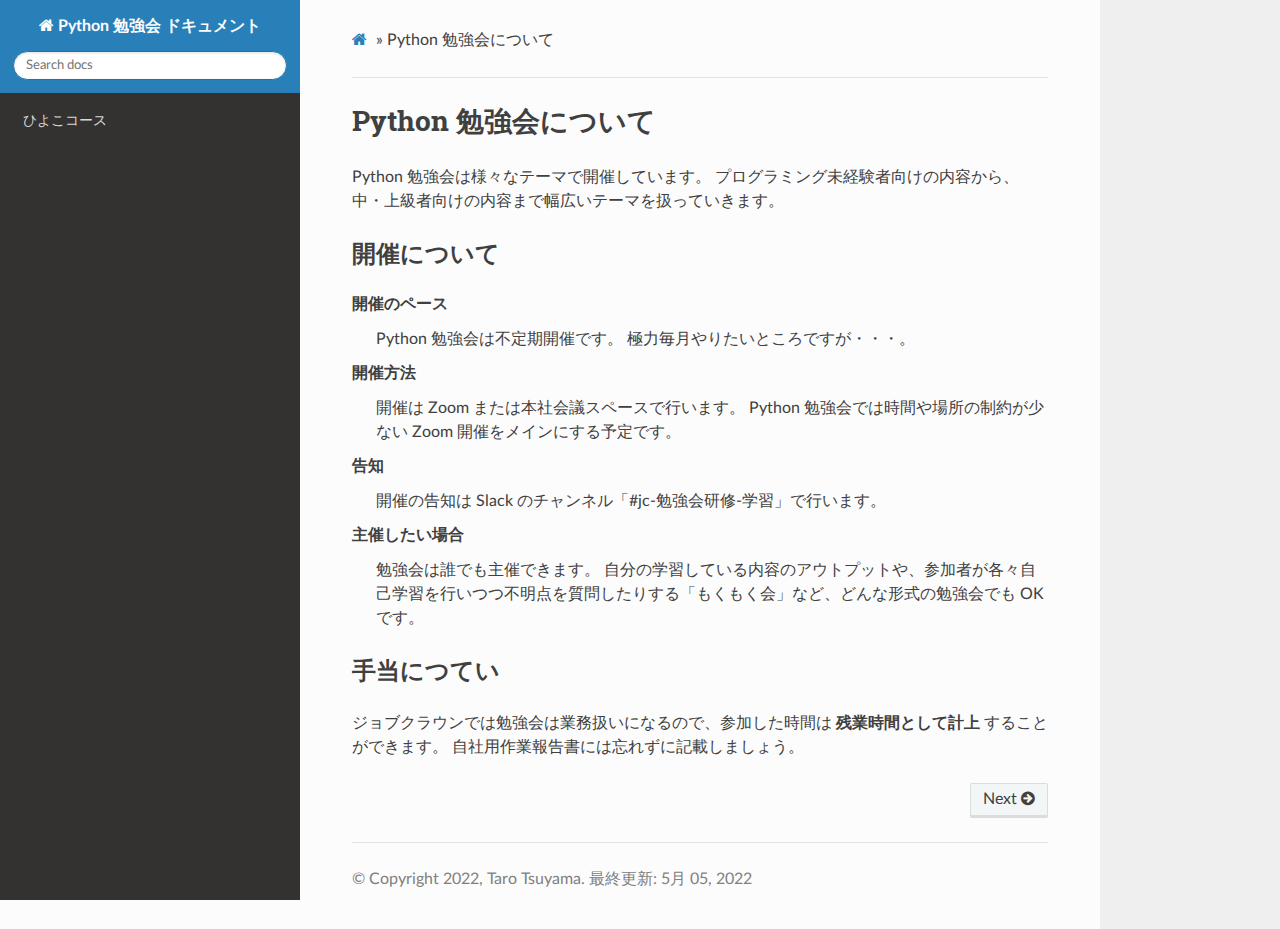
==== docs/index.html @ e6de2b7d "init" ====
<!DOCTYPE html>
<html class="writer-html5" lang="ja" >
<head>
  <meta charset="utf-8" /><meta name="generator" content="Docutils 0.17.1: http://docutils.sourceforge.net/" />

  <meta name="viewport" content="width=device-width, initial-scale=1.0" />
  <title>Python 勉強会について &mdash; ジョブクラウン Python 勉強会 学習用資料</title>
      <link rel="stylesheet" href="_static/pygments.css" type="text/css" />
      <link rel="stylesheet" href="_static/css/theme.css" type="text/css" />
      <link rel="stylesheet" href="_static/style.css" type="text/css" />
  <!--[if lt IE 9]>
    <script src="_static/js/html5shiv.min.js"></script>
  <![endif]-->
  
        <script data-url_root="./" id="documentation_options" src="_static/documentation_options.js"></script>
        <script src="_static/jquery.js"></script>
        <script src="_static/underscore.js"></script>
        <script src="_static/doctools.js"></script>
        <script src="_static/translations.js"></script>
        <script src="_static/link_control.js"></script>
    <script src="_static/js/theme.js"></script>
    <link rel="index" title="索引" href="genindex.html" />
    <link rel="search" title="検索" href="search.html" />
    <link rel="next" title="ひよこコース" href="hiyoko_index.html" /> 
</head>

<body class="wy-body-for-nav"> 
  <div class="wy-grid-for-nav">
    <nav data-toggle="wy-nav-shift" class="wy-nav-side">
      <div class="wy-side-scroll">
        <div class="wy-side-nav-search" >
            <a href="#" class="icon icon-home"> Python 勉強会 ドキュメント
          </a>
<div role="search">
  <form id="rtd-search-form" class="wy-form" action="search.html" method="get">
    <input type="text" name="q" placeholder="Search docs" />
    <input type="hidden" name="check_keywords" value="yes" />
    <input type="hidden" name="area" value="default" />
  </form>
</div>
        </div><div class="wy-menu wy-menu-vertical" data-spy="affix" role="navigation" aria-label="Navigation menu">
              <ul>
<li class="toctree-l1"><a class="reference internal" href="hiyoko_index.html">ひよこコース</a></li>
</ul>

        </div>
      </div>
    </nav>

    <section data-toggle="wy-nav-shift" class="wy-nav-content-wrap"><nav class="wy-nav-top" aria-label="Mobile navigation menu" >
          <i data-toggle="wy-nav-top" class="fa fa-bars"></i>
          <a href="#">Python 勉強会 ドキュメント</a>
      </nav>

      <div class="wy-nav-content">
        <div class="rst-content">
          <div role="navigation" aria-label="Page navigation">
  <ul class="wy-breadcrumbs">
      <li><a href="#" class="icon icon-home"></a> &raquo;</li>
      <li>Python 勉強会について</li>
      <li class="wy-breadcrumbs-aside">
      </li>
  </ul>
  <hr/>
</div>
          <div role="main" class="document" itemscope="itemscope" itemtype="http://schema.org/Article">
           <div itemprop="articleBody">
             
  <section id="python">
<h1>Python 勉強会について<a class="headerlink" href="#python" title="このヘッドラインへのパーマリンク"></a></h1>
<p>Python 勉強会は様々なテーマで開催しています。
プログラミング未経験者向けの内容から、中・上級者向けの内容まで幅広いテーマを扱っていきます。</p>
<section id="id1">
<h2>開催について<a class="headerlink" href="#id1" title="このヘッドラインへのパーマリンク"></a></h2>
<dl class="simple">
<dt>開催のペース</dt><dd><p>Python 勉強会は不定期開催です。
極力毎月やりたいところですが・・・。</p>
</dd>
<dt>開催方法</dt><dd><p>開催は Zoom または本社会議スペースで行います。
Python 勉強会では時間や場所の制約が少ない Zoom 開催をメインにする予定です。</p>
</dd>
<dt>告知</dt><dd><p>開催の告知は Slack のチャンネル「#jc-勉強会研修-学習」で行います。</p>
</dd>
<dt>主催したい場合</dt><dd><p>勉強会は誰でも主催できます。
自分の学習している内容のアウトプットや、参加者が各々自己学習を行いつつ不明点を質問したりする「もくもく会」など、どんな形式の勉強会でも OK です。</p>
</dd>
</dl>
</section>
<section id="id2">
<h2>手当につてい<a class="headerlink" href="#id2" title="このヘッドラインへのパーマリンク"></a></h2>
<p>ジョブクラウンでは勉強会は業務扱いになるので、参加した時間は <strong>残業時間として計上</strong> することができます。
自社用作業報告書には忘れずに記載しましょう。</p>
<div class="toctree-wrapper compound">
</div>
</section>
</section>


           </div>
          </div>
          <footer><div class="rst-footer-buttons" role="navigation" aria-label="Footer">
        <a href="hiyoko_index.html" class="btn btn-neutral float-right" title="ひよこコース" accesskey="n" rel="next">Next <span class="fa fa-arrow-circle-right" aria-hidden="true"></span></a>
    </div>

  <hr/>

  <div role="contentinfo">
    <p>&#169; Copyright 2022, Taro Tsuyama.
      <span class="lastupdated">最終更新: 5月 05, 2022
      </span></p>
  </div>

   

</footer>
        </div>
      </div>
    </section>
  </div>
  <script>
      jQuery(function () {
          SphinxRtdTheme.Navigation.enable(true);
      });
  </script> 

</body>
</html>
---- docs/_static/pygments.css ----
pre { line-height: 125%; }
td.linenos .normal { color: inherit; background-color: transparent; padding-left: 5px; padding-right: 5px; }
span.linenos { color: inherit; background-color: transparent; padding-left: 5px; padding-right: 5px; }
td.linenos .special { color: #000000; background-color: #ffffc0; padding-left: 5px; padding-right: 5px; }
span.linenos.special { color: #000000; background-color: #ffffc0; padding-left: 5px; padding-right: 5px; }
.highlight .hll { background-color: #ffffcc }
.highlight { background: #f8f8f8; }
.highlight .c { color: #3D7B7B; font-style: italic } /* Comment */
.highlight .err { border: 1px solid #FF0000 } /* Error */
.highlight .k { color: #008000; font-weight: bold } /* Keyword */
.highlight .o { color: #666666 } /* Operator */
.highlight .ch { color: #3D7B7B; font-style: italic } /* Comment.Hashbang */
.highlight .cm { color: #3D7B7B; font-style: italic } /* Comment.Multiline */
.highlight .cp { color: #9C6500 } /* Comment.Preproc */
.highlight .cpf { color: #3D7B7B; font-style: italic } /* Comment.PreprocFile */
.highlight .c1 { color: #3D7B7B; font-style: italic } /* Comment.Single */
.highlight .cs { color: #3D7B7B; font-style: italic } /* Comment.Special */
.highlight .gd { color: #A00000 } /* Generic.Deleted */
.highlight .ge { font-style: italic } /* Generic.Emph */
.highlight .gr { color: #E40000 } /* Generic.Error */
.highlight .gh { color: #000080; font-weight: bold } /* Generic.Heading */
.highlight .gi { color: #008400 } /* Generic.Inserted */
.highlight .go { color: #717171 } /* Generic.Output */
.highlight .gp { color: #000080; font-weight: bold } /* Generic.Prompt */
.highlight .gs { font-weight: bold } /* Generic.Strong */
.highlight .gu { color: #800080; font-weight: bold } /* Generic.Subheading */
.highlight .gt { color: #0044DD } /* Generic.Traceback */
.highlight .kc { color: #008000; font-weight: bold } /* Keyword.Constant */
.highlight .kd { color: #008000; font-weight: bold } /* Keyword.Declaration */
.highlight .kn { color: #008000; font-weight: bold } /* Keyword.Namespace */
.highlight .kp { color: #008000 } /* Keyword.Pseudo */
.highlight .kr { color: #008000; font-weight: bold } /* Keyword.Reserved */
.highlight .kt { color: #B00040 } /* Keyword.Type */
.highlight .m { color: #666666 } /* Literal.Number */
.highlight .s { color: #BA2121 } /* Literal.String */
.highlight .na { color: #687822 } /* Name.Attribute */
.highlight .nb { color: #008000 } /* Name.Builtin */
.highlight .nc { color: #0000FF; font-weight: bold } /* Name.Class */
.highlight .no { color: #880000 } /* Name.Constant */
.highlight .nd { color: #AA22FF } /* Name.Decorator */
.highlight .ni { color: #717171; font-weight: bold } /* Name.Entity */
.highlight .ne { color: #CB3F38; font-weight: bold } /* Name.Exception */
.highlight .nf { color: #0000FF } /* Name.Function */
.highlight .nl { color: #767600 } /* Name.Label */
.highlight .nn { color: #0000FF; font-weight: bold } /* Name.Namespace */
.highlight .nt { color: #008000; font-weight: bold } /* Name.Tag */
.highlight .nv { color: #19177C } /* Name.Variable */
.highlight .ow { color: #AA22FF; font-weight: bold } /* Operator.Word */
.highlight .w { color: #bbbbbb } /* Text.Whitespace */
.highlight .mb { color: #666666 } /* Literal.Number.Bin */
.highlight .mf { color: #666666 } /* Literal.Number.Float */
.highlight .mh { color: #666666 } /* Literal.Number.Hex */
.highlight .mi { color: #666666 } /* Literal.Number.Integer */
.highlight .mo { color: #666666 } /* Literal.Number.Oct */
.highlight .sa { color: #BA2121 } /* Literal.String.Affix */
.highlight .sb { color: #BA2121 } /* Literal.String.Backtick */
.highlight .sc { color: #BA2121 } /* Literal.String.Char */
.highlight .dl { color: #BA2121 } /* Literal.String.Delimiter */
.highlight .sd { color: #BA2121; font-style: italic } /* Literal.String.Doc */
.highlight .s2 { color: #BA2121 } /* Literal.String.Double */
.highlight .se { color: #AA5D1F; font-weight: bold } /* Literal.String.Escape */
.highlight .sh { color: #BA2121 } /* Literal.String.Heredoc */
.highlight .si { color: #A45A77; font-weight: bold } /* Literal.String.Interpol */
.highlight .sx { color: #008000 } /* Literal.String.Other */
.highlight .sr { color: #A45A77 } /* Literal.String.Regex */
.highlight .s1 { color: #BA2121 } /* Literal.String.Single */
.highlight .ss { color: #19177C } /* Literal.String.Symbol */
.highlight .bp { color: #008000 } /* Name.Builtin.Pseudo */
.highlight .fm { color: #0000FF } /* Name.Function.Magic */
.highlight .vc { color: #19177C } /* Name.Variable.Class */
.highlight .vg { color: #19177C } /* Name.Variable.Global */
.highlight .vi { color: #19177C } /* Name.Variable.Instance */
.highlight .vm { color: #19177C } /* Name.Variable.Magic */
.highlight .il { color: #666666 } /* Literal.Number.Integer.Long */
---- docs/_static/css/theme.css ----
html{box-sizing:border-box}*,:after,:before{box-sizing:inherit}article,aside,details,figcaption,figure,footer,header,hgroup,nav,section{display:block}audio,canvas,video{display:inline-block;*display:inline;*zoom:1}[hidden],audio:not([controls]){display:none}*{-webkit-box-sizing:border-box;-moz-box-sizing:border-box;box-sizing:border-box}html{font-size:100%;-webkit-text-size-adjust:100%;-ms-text-size-adjust:100%}body{margin:0}a:active,a:hover{outline:0}abbr[title]{border-bottom:1px dotted}b,strong{font-weight:700}blockquote{margin:0}dfn{font-style:italic}ins{background:#ff9;text-decoration:none}ins,mark{color:#000}mark{background:#ff0;font-style:italic;font-weight:700}.rst-content code,.rst-content tt,code,kbd,pre,samp{font-family:monospace,serif;_font-family:courier new,monospace;font-size:1em}pre{white-space:pre}q{quotes:none}q:after,q:before{content:"";content:none}small{font-size:85%}sub,sup{font-size:75%;line-height:0;position:relative;vertical-align:baseline}sup{top:-.5em}sub{bottom:-.25em}dl,ol,ul{margin:0;padding:0;list-style:none;list-style-image:none}li{list-style:none}dd{margin:0}img{border:0;-ms-interpolation-mode:bicubic;vertical-align:middle;max-width:100%}svg:not(:root){overflow:hidden}figure,form{margin:0}label{cursor:pointer}button,input,select,textarea{font-size:100%;margin:0;vertical-align:baseline;*vertical-align:middle}button,input{line-height:normal}button,input[type=button],input[type=reset],input[type=submit]{cursor:pointer;-webkit-appearance:button;*overflow:visible}button[disabled],input[disabled]{cursor:default}input[type=search]{-webkit-appearance:textfield;-moz-box-sizing:content-box;-webkit-box-sizing:content-box;box-sizing:content-box}textarea{resize:vertical}table{border-collapse:collapse;border-spacing:0}td{vertical-align:top}.chromeframe{margin:.2em 0;background:#ccc;color:#000;padding:.2em 0}.ir{display:block;border:0;text-indent:-999em;overflow:hidden;background-color:transparent;background-repeat:no-repeat;text-align:left;direction:ltr;*line-height:0}.ir br{display:none}.hidden{display:none!important;visibility:hidden}.visuallyhidden{border:0;clip:rect(0 0 0 0);height:1px;margin:-1px;overflow:hidden;padding:0;position:absolute;width:1px}.visuallyhidden.focusable:active,.visuallyhidden.focusable:focus{clip:auto;height:auto;margin:0;overflow:visible;position:static;width:auto}.invisible{visibility:hidden}.relative{position:relative}big,small{font-size:100%}@media print{body,html,section{background:none!important}*{box-shadow:none!important;text-shadow:none!important;filter:none!important;-ms-filter:none!important}a,a:visited{text-decoration:underline}.ir a:after,a[href^="#"]:after,a[href^="javascript:"]:after{content:""}blockquote,pre{page-break-inside:avoid}thead{display:table-header-group}img,tr{page-break-inside:avoid}img{max-width:100%!important}@page{margin:.5cm}.rst-content .toctree-wrapper>p.caption,h2,h3,p{orphans:3;widows:3}.rst-content .toctree-wrapper>p.caption,h2,h3{page-break-after:avoid}}.btn,.fa:before,.icon:before,.rst-content .admonition,.rst-content .admonition-title:before,.rst-content .admonition-todo,.rst-content .attention,.rst-content .caution,.rst-content .code-block-caption .headerlink:before,.rst-content .danger,.rst-content .eqno .headerlink:before,.rst-content .error,.rst-content .hint,.rst-content .important,.rst-content .note,.rst-content .seealso,.rst-content .tip,.rst-content .warning,.rst-content code.download span:first-child:before,.rst-content dl dt .headerlink:before,.rst-content h1 .headerlink:before,.rst-content h2 .headerlink:before,.rst-content h3 .headerlink:before,.rst-content h4 .headerlink:before,.rst-content h5 .headerlink:before,.rst-content h6 .headerlink:before,.rst-content p.caption .headerlink:before,.rst-content p .headerlink:before,.rst-content table>caption .headerlink:before,.rst-content tt.download span:first-child:before,.wy-alert,.wy-dropdown .caret:before,.wy-inline-validate.wy-inline-validate-danger .wy-input-context:before,.wy-inline-validate.wy-inline-validate-info .wy-input-context:before,.wy-inline-validate.wy-inline-validate-success .wy-input-context:before,.wy-inline-validate.wy-inline-validate-warning .wy-input-context:before,.wy-menu-vertical li.current>a,.wy-menu-vertical li.current>a button.toctree-expand:before,.wy-menu-vertical li.on a,.wy-menu-vertical li.on a button.toctree-expand:before,.wy-menu-vertical li button.toctree-expand:before,.wy-nav-top a,.wy-side-nav-search .wy-dropdown>a,.wy-side-nav-search>a,input[type=color],input[type=date],input[type=datetime-local],input[type=datetime],input[type=email],input[type=month],input[type=number],input[type=password],input[type=search],input[type=tel],input[type=text],input[type=time],input[type=url],input[type=week],select,textarea{-webkit-font-smoothing:antialiased}.clearfix{*zoom:1}.clearfix:after,.clearfix:before{display:table;content:""}.clearfix:after{clear:both}/*!
 *  Font Awesome 4.7.0 by @davegandy - http://fontawesome.io - @fontawesome
 *  License - http://fontawesome.io/license (Font: SIL OFL 1.1, CSS: MIT License)
 */@font-face{font-family:FontAwesome;src:url(fonts/fontawesome-webfont.eot?674f50d287a8c48dc19ba404d20fe713);src:url(fonts/fontawesome-webfont.eot?674f50d287a8c48dc19ba404d20fe713?#iefix&v=4.7.0) format("embedded-opentype"),url(fonts/fontawesome-webfont.woff2?af7ae505a9eed503f8b8e6982036873e) format("woff2"),url(fonts/fontawesome-webfont.woff?fee66e712a8a08eef5805a46892932ad) format("woff"),url(fonts/fontawesome-webfont.ttf?b06871f281fee6b241d60582ae9369b9) format("truetype"),url(fonts/fontawesome-webfont.svg?912ec66d7572ff821749319396470bde#fontawesomeregular) format("svg");font-weight:400;font-style:normal}.fa,.icon,.rst-content .admonition-title,.rst-content .code-block-caption .headerlink,.rst-content .eqno .headerlink,.rst-content code.download span:first-child,.rst-content dl dt .headerlink,.rst-content h1 .headerlink,.rst-content h2 .headerlink,.rst-content h3 .headerlink,.rst-content h4 .headerlink,.rst-content h5 .headerlink,.rst-content h6 .headerlink,.rst-content p.caption .headerlink,.rst-content p .headerlink,.rst-content table>caption .headerlink,.rst-content tt.download span:first-child,.wy-menu-vertical li.current>a button.toctree-expand,.wy-menu-vertical li.on a button.toctree-expand,.wy-menu-vertical li button.toctree-expand{display:inline-block;font:normal normal normal 14px/1 FontAwesome;font-size:inherit;text-rendering:auto;-webkit-font-smoothing:antialiased;-moz-osx-font-smoothing:grayscale}.fa-lg{font-size:1.33333em;line-height:.75em;vertical-align:-15%}.fa-2x{font-size:2em}.fa-3x{font-size:3em}.fa-4x{font-size:4em}.fa-5x{font-size:5em}.fa-fw{width:1.28571em;text-align:center}.fa-ul{padding-left:0;margin-left:2.14286em;list-style-type:none}.fa-ul>li{position:relative}.fa-li{position:absolute;left:-2.14286em;width:2.14286em;top:.14286em;text-align:center}.fa-li.fa-lg{left:-1.85714em}.fa-border{padding:.2em .25em .15em;border:.08em solid #eee;border-radius:.1em}.fa-pull-left{float:left}.fa-pull-right{float:right}.fa-pull-left.icon,.fa.fa-pull-left,.rst-content .code-block-caption .fa-pull-left.headerlink,.rst-content .eqno .fa-pull-left.headerlink,.rst-content .fa-pull-left.admonition-title,.rst-content code.download span.fa-pull-left:first-child,.rst-content dl dt .fa-pull-left.headerlink,.rst-content h1 .fa-pull-left.headerlink,.rst-content h2 .fa-pull-left.headerlink,.rst-content h3 .fa-pull-left.headerlink,.rst-content h4 .fa-pull-left.headerlink,.rst-content h5 .fa-pull-left.headerlink,.rst-content h6 .fa-pull-left.headerlink,.rst-content p .fa-pull-left.headerlink,.rst-content table>caption .fa-pull-left.headerlink,.rst-content tt.download span.fa-pull-left:first-child,.wy-menu-vertical li.current>a button.fa-pull-left.toctree-expand,.wy-menu-vertical li.on a button.fa-pull-left.toctree-expand,.wy-menu-vertical li button.fa-pull-left.toctree-expand{margin-right:.3em}.fa-pull-right.icon,.fa.fa-pull-right,.rst-content .code-block-caption .fa-pull-right.headerlink,.rst-content .eqno .fa-pull-right.headerlink,.rst-content .fa-pull-right.admonition-title,.rst-content code.download span.fa-pull-right:first-child,.rst-content dl dt .fa-pull-right.headerlink,.rst-content h1 .fa-pull-right.headerlink,.rst-content h2 .fa-pull-right.headerlink,.rst-content h3 .fa-pull-right.headerlink,.rst-content h4 .fa-pull-right.headerlink,.rst-content h5 .fa-pull-right.headerlink,.rst-content h6 .fa-pull-right.headerlink,.rst-content p .fa-pull-right.headerlink,.rst-content table>caption .fa-pull-right.headerlink,.rst-content tt.download span.fa-pull-right:first-child,.wy-menu-vertical li.current>a button.fa-pull-right.toctree-expand,.wy-menu-vertical li.on a button.fa-pull-right.toctree-expand,.wy-menu-vertical li button.fa-pull-right.toctree-expand{margin-left:.3em}.pull-right{float:right}.pull-left{float:left}.fa.pull-left,.pull-left.icon,.rst-content .code-block-caption .pull-left.headerlink,.rst-content .eqno .pull-left.headerlink,.rst-content .pull-left.admonition-title,.rst-content code.download span.pull-left:first-child,.rst-content dl dt .pull-left.headerlink,.rst-content h1 .pull-left.headerlink,.rst-content h2 .pull-left.headerlink,.rst-content h3 .pull-left.headerlink,.rst-content h4 .pull-left.headerlink,.rst-content h5 .pull-left.headerlink,.rst-content h6 .pull-left.headerlink,.rst-content p .pull-left.headerlink,.rst-content table>caption .pull-left.headerlink,.rst-content tt.download span.pull-left:first-child,.wy-menu-vertical li.current>a button.pull-left.toctree-expand,.wy-menu-vertical li.on a button.pull-left.toctree-expand,.wy-menu-vertical li button.pull-left.toctree-expand{margin-right:.3em}.fa.pull-right,.pull-right.icon,.rst-content .code-block-caption .pull-right.headerlink,.rst-content .eqno .pull-right.headerlink,.rst-content .pull-right.admonition-title,.rst-content code.download span.pull-right:first-child,.rst-content dl dt .pull-right.headerlink,.rst-content h1 .pull-right.headerlink,.rst-content h2 .pull-right.headerlink,.rst-content h3 .pull-right.headerlink,.rst-content h4 .pull-right.headerlink,.rst-content h5 .pull-right.headerlink,.rst-content h6 .pull-right.headerlink,.rst-content p .pull-right.headerlink,.rst-content table>caption .pull-right.headerlink,.rst-content tt.download span.pull-right:first-child,.wy-menu-vertical li.current>a button.pull-right.toctree-expand,.wy-menu-vertical li.on a button.pull-right.toctree-expand,.wy-menu-vertical li button.pull-right.toctree-expand{margin-left:.3em}.fa-spin{-webkit-animation:fa-spin 2s linear infinite;animation:fa-spin 2s linear infinite}.fa-pulse{-webkit-animation:fa-spin 1s steps(8) infinite;animation:fa-spin 1s steps(8) infinite}@-webkit-keyframes fa-spin{0%{-webkit-transform:rotate(0deg);transform:rotate(0deg)}to{-webkit-transform:rotate(359deg);transform:rotate(359deg)}}@keyframes fa-spin{0%{-webkit-transform:rotate(0deg);transform:rotate(0deg)}to{-webkit-transform:rotate(359deg);transform:rotate(359deg)}}.fa-rotate-90{-ms-filter:"progid:DXImageTransform.Microsoft.BasicImage(rotation=1)";-webkit-transform:rotate(90deg);-ms-transform:rotate(90deg);transform:rotate(90deg)}.fa-rotate-180{-ms-filter:"progid:DXImageTransform.Microsoft.BasicImage(rotation=2)";-webkit-transform:rotate(180deg);-ms-transform:rotate(180deg);transform:rotate(180deg)}.fa-rotate-270{-ms-filter:"progid:DXImageTransform.Microsoft.BasicImage(rotation=3)";-webkit-transform:rotate(270deg);-ms-transform:rotate(270deg);transform:rotate(270deg)}.fa-flip-horizontal{-ms-filter:"progid:DXImageTransform.Microsoft.BasicImage(rotation=0, mirror=1)";-webkit-transform:scaleX(-1);-ms-transform:scaleX(-1);transform:scaleX(-1)}.fa-flip-vertical{-ms-filter:"progid:DXImageTransform.Microsoft.BasicImage(rotation=2, mirror=1)";-webkit-transform:scaleY(-1);-ms-transform:scaleY(-1);transform:scaleY(-1)}:root .fa-flip-horizontal,:root .fa-flip-vertical,:root .fa-rotate-90,:root .fa-rotate-180,:root .fa-rotate-270{filter:none}.fa-stack{position:relative;display:inline-block;width:2em;height:2em;line-height:2em;vertical-align:middle}.fa-stack-1x,.fa-stack-2x{position:absolute;left:0;width:100%;text-align:center}.fa-stack-1x{line-height:inherit}.fa-stack-2x{font-size:2em}.fa-inverse{color:#fff}.fa-glass:before{content:""}.fa-music:before{content:""}.fa-search:before,.icon-search:before{content:""}.fa-envelope-o:before{content:""}.fa-heart:before{content:""}.fa-star:before{content:""}.fa-star-o:before{content:""}.fa-user:before{content:""}.fa-film:before{content:""}.fa-th-large:before{content:""}.fa-th:before{content:""}.fa-th-list:before{content:""}.fa-check:before{content:""}.fa-close:before,.fa-remove:before,.fa-times:before{content:""}.fa-search-plus:before{content:""}.fa-search-minus:before{content:""}.fa-power-off:before{content:""}.fa-signal:before{content:""}.fa-cog:before,.fa-gear:before{content:""}.fa-trash-o:before{content:""}.fa-home:before,.icon-home:before{content:""}.fa-file-o:before{content:""}.fa-clock-o:before{content:""}.fa-road:before{content:""}.fa-download:before,.rst-content code.download span:first-child:before,.rst-content tt.download span:first-child:before{content:""}.fa-arrow-circle-o-down:before{content:""}.fa-arrow-circle-o-up:before{content:""}.fa-inbox:before{content:""}.fa-play-circle-o:before{content:""}.fa-repeat:before,.fa-rotate-right:before{content:""}.fa-refresh:before{content:""}.fa-list-alt:before{content:""}.fa-lock:before{content:""}.fa-flag:before{content:""}.fa-headphones:before{content:""}.fa-volume-off:before{content:""}.fa-volume-down:before{content:""}.fa-volume-up:before{content:""}.fa-qrcode:before{content:""}.fa-barcode:before{content:""}.fa-tag:before{content:""}.fa-tags:before{content:""}.fa-book:before,.icon-book:before{content:""}.fa-bookmark:before{content:""}.fa-print:before{content:""}.fa-camera:before{content:""}.fa-font:before{content:""}.fa-bold:before{content:""}.fa-italic:before{content:""}.fa-text-height:before{content:""}.fa-text-width:before{content:""}.fa-align-left:before{content:""}.fa-align-center:before{content:""}.fa-align-right:before{content:""}.fa-align-justify:before{content:""}.fa-list:before{content:""}.fa-dedent:before,.fa-outdent:before{content:""}.fa-indent:before{content:""}.fa-video-camera:before{content:""}.fa-image:before,.fa-photo:before,.fa-picture-o:before{content:""}.fa-pencil:before{content:""}.fa-map-marker:before{content:""}.fa-adjust:before{content:""}.fa-tint:before{content:""}.fa-edit:before,.fa-pencil-square-o:before{content:""}.fa-share-square-o:before{content:""}.fa-check-square-o:before{content:""}.fa-arrows:before{content:""}.fa-step-backward:before{content:""}.fa-fast-backward:before{content:""}.fa-backward:before{content:""}.fa-play:before{content:""}.fa-pause:before{content:""}.fa-stop:before{content:""}.fa-forward:before{content:""}.fa-fast-forward:before{content:""}.fa-step-forward:before{content:""}.fa-eject:before{content:""}.fa-chevron-left:before{content:""}.fa-chevron-right:before{content:""}.fa-plus-circle:before{content:""}.fa-minus-circle:before{content:""}.fa-times-circle:before,.wy-inline-validate.wy-inline-validate-danger .wy-input-context:before{content:""}.fa-check-circle:before,.wy-inline-validate.wy-inline-validate-success .wy-input-context:before{content:""}.fa-question-circle:before{content:""}.fa-info-circle:before{content:""}.fa-crosshairs:before{content:""}.fa-times-circle-o:before{content:""}.fa-check-circle-o:before{content:""}.fa-ban:before{content:""}.fa-arrow-left:before{content:""}.fa-arrow-right:before{content:""}.fa-arrow-up:before{content:""}.fa-arrow-down:before{content:""}.fa-mail-forward:before,.fa-share:before{content:""}.fa-expand:before{content:""}.fa-compress:before{content:""}.fa-plus:before{content:""}.fa-minus:before{content:""}.fa-asterisk:before{content:""}.fa-exclamation-circle:before,.rst-content .admonition-title:before,.wy-inline-validate.wy-inline-validate-info .wy-input-context:before,.wy-inline-validate.wy-inline-validate-warning .wy-input-context:before{content:""}.fa-gift:before{content:""}.fa-leaf:before{content:""}.fa-fire:before,.icon-fire:before{content:""}.fa-eye:before{content:""}.fa-eye-slash:before{content:""}.fa-exclamation-triangle:before,.fa-warning:before{content:""}.fa-plane:before{content:""}.fa-calendar:before{content:""}.fa-random:before{content:""}.fa-comment:before{content:""}.fa-magnet:before{content:""}.fa-chevron-up:before{content:""}.fa-chevron-down:before{content:""}.fa-retweet:before{content:""}.fa-shopping-cart:before{content:""}.fa-folder:before{content:""}.fa-folder-open:before{content:""}.fa-arrows-v:before{content:""}.fa-arrows-h:before{content:""}.fa-bar-chart-o:before,.fa-bar-chart:before{content:""}.fa-twitter-square:before{content:""}.fa-facebook-square:before{content:""}.fa-camera-retro:before{content:""}.fa-key:before{content:""}.fa-cogs:before,.fa-gears:before{content:""}.fa-comments:before{content:""}.fa-thumbs-o-up:before{content:""}.fa-thumbs-o-down:before{content:""}.fa-star-half:before{content:""}.fa-heart-o:before{content:""}.fa-sign-out:before{content:""}.fa-linkedin-square:before{content:""}.fa-thumb-tack:before{content:""}.fa-external-link:before{content:""}.fa-sign-in:before{content:""}.fa-trophy:before{content:""}.fa-github-square:before{content:""}.fa-upload:before{content:""}.fa-lemon-o:before{content:""}.fa-phone:before{content:""}.fa-square-o:before{content:""}.fa-bookmark-o:before{content:""}.fa-phone-square:before{content:""}.fa-twitter:before{content:""}.fa-facebook-f:before,.fa-facebook:before{content:""}.fa-github:before,.icon-github:before{content:""}.fa-unlock:before{content:""}.fa-credit-card:before{content:""}.fa-feed:before,.fa-rss:before{content:""}.fa-hdd-o:before{content:""}.fa-bullhorn:before{content:""}.fa-bell:before{content:""}.fa-certificate:before{content:""}.fa-hand-o-right:before{content:""}.fa-hand-o-left:before{content:""}.fa-hand-o-up:before{content:""}.fa-hand-o-down:before{content:""}.fa-arrow-circle-left:before,.icon-circle-arrow-left:before{content:""}.fa-arrow-circle-right:before,.icon-circle-arrow-right:before{content:""}.fa-arrow-circle-up:before{content:""}.fa-arrow-circle-down:before{content:""}.fa-globe:before{content:""}.fa-wrench:before{content:""}.fa-tasks:before{content:""}.fa-filter:before{content:""}.fa-briefcase:before{content:""}.fa-arrows-alt:before{content:""}.fa-group:before,.fa-users:before{content:""}.fa-chain:before,.fa-link:before,.icon-link:before{content:""}.fa-cloud:before{content:""}.fa-flask:before{content:""}.fa-cut:before,.fa-scissors:before{content:""}.fa-copy:before,.fa-files-o:before{content:""}.fa-paperclip:before{content:""}.fa-floppy-o:before,.fa-save:before{content:""}.fa-square:before{content:""}.fa-bars:before,.fa-navicon:before,.fa-reorder:before{content:""}.fa-list-ul:before{content:""}.fa-list-ol:before{content:""}.fa-strikethrough:before{content:""}.fa-underline:before{content:""}.fa-table:before{content:""}.fa-magic:before{content:""}.fa-truck:before{content:""}.fa-pinterest:before{content:""}.fa-pinterest-square:before{content:""}.fa-google-plus-square:before{content:""}.fa-google-plus:before{content:""}.fa-money:before{content:""}.fa-caret-down:before,.icon-caret-down:before,.wy-dropdown .caret:before{content:""}.fa-caret-up:before{content:""}.fa-caret-left:before{content:""}.fa-caret-right:before{content:""}.fa-columns:before{content:""}.fa-sort:before,.fa-unsorted:before{content:""}.fa-sort-desc:before,.fa-sort-down:before{content:""}.fa-sort-asc:before,.fa-sort-up:before{content:""}.fa-envelope:before{content:""}.fa-linkedin:before{content:""}.fa-rotate-left:before,.fa-undo:before{content:""}.fa-gavel:before,.fa-legal:before{content:""}.fa-dashboard:before,.fa-tachometer:before{content:""}.fa-comment-o:before{content:""}.fa-comments-o:before{content:""}.fa-bolt:before,.fa-flash:before{content:""}.fa-sitemap:before{content:""}.fa-umbrella:before{content:""}.fa-clipboard:before,.fa-paste:before{content:""}.fa-lightbulb-o:before{content:""}.fa-exchange:before{content:""}.fa-cloud-download:before{content:""}.fa-cloud-upload:before{content:""}.fa-user-md:before{content:""}.fa-stethoscope:before{content:""}.fa-suitcase:before{content:""}.fa-bell-o:before{content:""}.fa-coffee:before{content:""}.fa-cutlery:before{content:""}.fa-file-text-o:before{content:""}.fa-building-o:before{content:""}.fa-hospital-o:before{content:""}.fa-ambulance:before{content:""}.fa-medkit:before{content:""}.fa-fighter-jet:before{content:""}.fa-beer:before{content:""}.fa-h-square:before{content:""}.fa-plus-square:before{content:""}.fa-angle-double-left:before{content:""}.fa-angle-double-right:before{content:""}.fa-angle-double-up:before{content:""}.fa-angle-double-down:before{content:""}.fa-angle-left:before{content:""}.fa-angle-right:before{content:""}.fa-angle-up:before{content:""}.fa-angle-down:before{content:""}.fa-desktop:before{content:""}.fa-laptop:before{content:""}.fa-tablet:before{content:""}.fa-mobile-phone:before,.fa-mobile:before{content:""}.fa-circle-o:before{content:""}.fa-quote-left:before{content:""}.fa-quote-right:before{content:""}.fa-spinner:before{content:""}.fa-circle:before{content:""}.fa-mail-reply:before,.fa-reply:before{content:""}.fa-github-alt:before{content:""}.fa-folder-o:before{content:""}.fa-folder-open-o:before{content:""}.fa-smile-o:before{content:""}.fa-frown-o:before{content:""}.fa-meh-o:before{content:""}.fa-gamepad:before{content:""}.fa-keyboard-o:before{content:""}.fa-flag-o:before{content:""}.fa-flag-checkered:before{content:""}.fa-terminal:before{content:""}.fa-code:before{content:""}.fa-mail-reply-all:before,.fa-reply-all:before{content:""}.fa-star-half-empty:before,.fa-star-half-full:before,.fa-star-half-o:before{content:""}.fa-location-arrow:before{content:""}.fa-crop:before{content:""}.fa-code-fork:before{content:""}.fa-chain-broken:before,.fa-unlink:before{content:""}.fa-question:before{content:""}.fa-info:before{content:""}.fa-exclamation:before{content:""}.fa-superscript:before{content:""}.fa-subscript:before{content:""}.fa-eraser:before{content:""}.fa-puzzle-piece:before{content:""}.fa-microphone:before{content:""}.fa-microphone-slash:before{content:""}.fa-shield:before{content:""}.fa-calendar-o:before{content:""}.fa-fire-extinguisher:before{content:""}.fa-rocket:before{content:""}.fa-maxcdn:before{content:""}.fa-chevron-circle-left:before{content:""}.fa-chevron-circle-right:before{content:""}.fa-chevron-circle-up:before{content:""}.fa-chevron-circle-down:before{content:""}.fa-html5:before{content:""}.fa-css3:before{content:""}.fa-anchor:before{content:""}.fa-unlock-alt:before{content:""}.fa-bullseye:before{content:""}.fa-ellipsis-h:before{content:""}.fa-ellipsis-v:before{content:""}.fa-rss-square:before{content:""}.fa-play-circle:before{content:""}.fa-ticket:before{content:""}.fa-minus-square:before{content:""}.fa-minus-square-o:before,.wy-menu-vertical li.current>a button.toctree-expand:before,.wy-menu-vertical li.on a button.toctree-expand:before{content:""}.fa-level-up:before{content:""}.fa-level-down:before{content:""}.fa-check-square:before{content:""}.fa-pencil-square:before{content:""}.fa-external-link-square:before{content:""}.fa-share-square:before{content:""}.fa-compass:before{content:""}.fa-caret-square-o-down:before,.fa-toggle-down:before{content:""}.fa-caret-square-o-up:before,.fa-toggle-up:before{content:""}.fa-caret-square-o-right:before,.fa-toggle-right:before{content:""}.fa-eur:before,.fa-euro:before{content:""}.fa-gbp:before{content:""}.fa-dollar:before,.fa-usd:before{content:""}.fa-inr:before,.fa-rupee:before{content:""}.fa-cny:before,.fa-jpy:before,.fa-rmb:before,.fa-yen:before{content:""}.fa-rouble:before,.fa-rub:before,.fa-ruble:before{content:""}.fa-krw:before,.fa-won:before{content:""}.fa-bitcoin:before,.fa-btc:before{content:""}.fa-file:before{content:""}.fa-file-text:before{content:""}.fa-sort-alpha-asc:before{content:""}.fa-sort-alpha-desc:before{content:""}.fa-sort-amount-asc:before{content:""}.fa-sort-amount-desc:before{content:""}.fa-sort-numeric-asc:before{content:""}.fa-sort-numeric-desc:before{content:""}.fa-thumbs-up:before{content:""}.fa-thumbs-down:before{content:""}.fa-youtube-square:before{content:""}.fa-youtube:before{content:""}.fa-xing:before{content:""}.fa-xing-square:before{content:""}.fa-youtube-play:before{content:""}.fa-dropbox:before{content:""}.fa-stack-overflow:before{content:""}.fa-instagram:before{content:""}.fa-flickr:before{content:""}.fa-adn:before{content:""}.fa-bitbucket:before,.icon-bitbucket:before{content:""}.fa-bitbucket-square:before{content:""}.fa-tumblr:before{content:""}.fa-tumblr-square:before{content:""}.fa-long-arrow-down:before{content:""}.fa-long-arrow-up:before{content:""}.fa-long-arrow-left:before{content:""}.fa-long-arrow-right:before{content:""}.fa-apple:before{content:""}.fa-windows:before{content:""}.fa-android:before{content:""}.fa-linux:before{content:""}.fa-dribbble:before{content:""}.fa-skype:before{content:""}.fa-foursquare:before{content:""}.fa-trello:before{content:""}.fa-female:before{content:""}.fa-male:before{content:""}.fa-gittip:before,.fa-gratipay:before{content:""}.fa-sun-o:before{content:""}.fa-moon-o:before{content:""}.fa-archive:before{content:""}.fa-bug:before{content:""}.fa-vk:before{content:""}.fa-weibo:before{content:""}.fa-renren:before{content:""}.fa-pagelines:before{content:""}.fa-stack-exchange:before{content:""}.fa-arrow-circle-o-right:before{content:""}.fa-arrow-circle-o-left:before{content:""}.fa-caret-square-o-left:before,.fa-toggle-left:before{content:""}.fa-dot-circle-o:before{content:""}.fa-wheelchair:before{content:""}.fa-vimeo-square:before{content:""}.fa-try:before,.fa-turkish-lira:before{content:""}.fa-plus-square-o:before,.wy-menu-vertical li button.toctree-expand:before{content:""}.fa-space-shuttle:before{content:""}.fa-slack:before{content:""}.fa-envelope-square:before{content:""}.fa-wordpress:before{content:""}.fa-openid:before{content:""}.fa-bank:before,.fa-institution:before,.fa-university:before{content:""}.fa-graduation-cap:before,.fa-mortar-board:before{content:""}.fa-yahoo:before{content:""}.fa-google:before{content:""}.fa-reddit:before{content:""}.fa-reddit-square:before{content:""}.fa-stumbleupon-circle:before{content:""}.fa-stumbleupon:before{content:""}.fa-delicious:before{content:""}.fa-digg:before{content:""}.fa-pied-piper-pp:before{content:""}.fa-pied-piper-alt:before{content:""}.fa-drupal:before{content:""}.fa-joomla:before{content:""}.fa-language:before{content:""}.fa-fax:before{content:""}.fa-building:before{content:""}.fa-child:before{content:""}.fa-paw:before{content:""}.fa-spoon:before{content:""}.fa-cube:before{content:""}.fa-cubes:before{content:""}.fa-behance:before{content:""}.fa-behance-square:before{content:""}.fa-steam:before{content:""}.fa-steam-square:before{content:""}.fa-recycle:before{content:""}.fa-automobile:before,.fa-car:before{content:""}.fa-cab:before,.fa-taxi:before{content:""}.fa-tree:before{content:""}.fa-spotify:before{content:""}.fa-deviantart:before{content:""}.fa-soundcloud:before{content:""}.fa-database:before{content:""}.fa-file-pdf-o:before{content:""}.fa-file-word-o:before{content:""}.fa-file-excel-o:before{content:""}.fa-file-powerpoint-o:before{content:""}.fa-file-image-o:before,.fa-file-photo-o:before,.fa-file-picture-o:before{content:""}.fa-file-archive-o:before,.fa-file-zip-o:before{content:""}.fa-file-audio-o:before,.fa-file-sound-o:before{content:""}.fa-file-movie-o:before,.fa-file-video-o:before{content:""}.fa-file-code-o:before{content:""}.fa-vine:before{content:""}.fa-codepen:before{content:""}.fa-jsfiddle:before{content:""}.fa-life-bouy:before,.fa-life-buoy:before,.fa-life-ring:before,.fa-life-saver:before,.fa-support:before{content:""}.fa-circle-o-notch:before{content:""}.fa-ra:before,.fa-rebel:before,.fa-resistance:before{content:""}.fa-empire:before,.fa-ge:before{content:""}.fa-git-square:before{content:""}.fa-git:before{content:""}.fa-hacker-news:before,.fa-y-combinator-square:before,.fa-yc-square:before{content:""}.fa-tencent-weibo:before{content:""}.fa-qq:before{content:""}.fa-wechat:before,.fa-weixin:before{content:""}.fa-paper-plane:before,.fa-send:before{content:""}.fa-paper-plane-o:before,.fa-send-o:before{content:""}.fa-history:before{content:""}.fa-circle-thin:before{content:""}.fa-header:before{content:""}.fa-paragraph:before{content:""}.fa-sliders:before{content:""}.fa-share-alt:before{content:""}.fa-share-alt-square:before{content:""}.fa-bomb:before{content:""}.fa-futbol-o:before,.fa-soccer-ball-o:before{content:""}.fa-tty:before{content:""}.fa-binoculars:before{content:""}.fa-plug:before{content:""}.fa-slideshare:before{content:""}.fa-twitch:before{content:""}.fa-yelp:before{content:""}.fa-newspaper-o:before{content:""}.fa-wifi:before{content:""}.fa-calculator:before{content:""}.fa-paypal:before{content:""}.fa-google-wallet:before{content:""}.fa-cc-visa:before{content:""}.fa-cc-mastercard:before{content:""}.fa-cc-discover:before{content:""}.fa-cc-amex:before{content:""}.fa-cc-paypal:before{content:""}.fa-cc-stripe:before{content:""}.fa-bell-slash:before{content:""}.fa-bell-slash-o:before{content:""}.fa-trash:before{content:""}.fa-copyright:before{content:""}.fa-at:before{content:""}.fa-eyedropper:before{content:""}.fa-paint-brush:before{content:""}.fa-birthday-cake:before{content:""}.fa-area-chart:before{content:""}.fa-pie-chart:before{content:""}.fa-line-chart:before{content:""}.fa-lastfm:before{content:""}.fa-lastfm-square:before{content:""}.fa-toggle-off:before{content:""}.fa-toggle-on:before{content:""}.fa-bicycle:before{content:""}.fa-bus:before{content:""}.fa-ioxhost:before{content:""}.fa-angellist:before{content:""}.fa-cc:before{content:""}.fa-ils:before,.fa-shekel:before,.fa-sheqel:before{content:""}.fa-meanpath:before{content:""}.fa-buysellads:before{content:""}.fa-connectdevelop:before{content:""}.fa-dashcube:before{content:""}.fa-forumbee:before{content:""}.fa-leanpub:before{content:""}.fa-sellsy:before{content:""}.fa-shirtsinbulk:before{content:""}.fa-simplybuilt:before{content:""}.fa-skyatlas:before{content:""}.fa-cart-plus:before{content:""}.fa-cart-arrow-down:before{content:""}.fa-diamond:before{content:""}.fa-ship:before{content:""}.fa-user-secret:before{content:""}.fa-motorcycle:before{content:""}.fa-street-view:before{content:""}.fa-heartbeat:before{content:""}.fa-venus:before{content:""}.fa-mars:before{content:""}.fa-mercury:before{content:""}.fa-intersex:before,.fa-transgender:before{content:""}.fa-transgender-alt:before{content:""}.fa-venus-double:before{content:""}.fa-mars-double:before{content:""}.fa-venus-mars:before{content:""}.fa-mars-stroke:before{content:""}.fa-mars-stroke-v:before{content:""}.fa-mars-stroke-h:before{content:""}.fa-neuter:before{content:""}.fa-genderless:before{content:""}.fa-facebook-official:before{content:""}.fa-pinterest-p:before{content:""}.fa-whatsapp:before{content:""}.fa-server:before{content:""}.fa-user-plus:before{content:""}.fa-user-times:before{content:""}.fa-bed:before,.fa-hotel:before{content:""}.fa-viacoin:before{content:""}.fa-train:before{content:""}.fa-subway:before{content:""}.fa-medium:before{content:""}.fa-y-combinator:before,.fa-yc:before{content:""}.fa-optin-monster:before{content:""}.fa-opencart:before{content:""}.fa-expeditedssl:before{content:""}.fa-battery-4:before,.fa-battery-full:before,.fa-battery:before{content:""}.fa-battery-3:before,.fa-battery-three-quarters:before{content:""}.fa-battery-2:before,.fa-battery-half:before{content:""}.fa-battery-1:before,.fa-battery-quarter:before{content:""}.fa-battery-0:before,.fa-battery-empty:before{content:""}.fa-mouse-pointer:before{content:""}.fa-i-cursor:before{content:""}.fa-object-group:before{content:""}.fa-object-ungroup:before{content:""}.fa-sticky-note:before{content:""}.fa-sticky-note-o:before{content:""}.fa-cc-jcb:before{content:""}.fa-cc-diners-club:before{content:""}.fa-clone:before{content:""}.fa-balance-scale:before{content:""}.fa-hourglass-o:before{content:""}.fa-hourglass-1:before,.fa-hourglass-start:before{content:""}.fa-hourglass-2:before,.fa-hourglass-half:before{content:""}.fa-hourglass-3:before,.fa-hourglass-end:before{content:""}.fa-hourglass:before{content:""}.fa-hand-grab-o:before,.fa-hand-rock-o:before{content:""}.fa-hand-paper-o:before,.fa-hand-stop-o:before{content:""}.fa-hand-scissors-o:before{content:""}.fa-hand-lizard-o:before{content:""}.fa-hand-spock-o:before{content:""}.fa-hand-pointer-o:before{content:""}.fa-hand-peace-o:before{content:""}.fa-trademark:before{content:""}.fa-registered:before{content:""}.fa-creative-commons:before{content:""}.fa-gg:before{content:""}.fa-gg-circle:before{content:""}.fa-tripadvisor:before{content:""}.fa-odnoklassniki:before{content:""}.fa-odnoklassniki-square:before{content:""}.fa-get-pocket:before{content:""}.fa-wikipedia-w:before{content:""}.fa-safari:before{content:""}.fa-chrome:before{content:""}.fa-firefox:before{content:""}.fa-opera:before{content:""}.fa-internet-explorer:before{content:""}.fa-television:before,.fa-tv:before{content:""}.fa-contao:before{content:""}.fa-500px:before{content:""}.fa-amazon:before{content:""}.fa-calendar-plus-o:before{content:""}.fa-calendar-minus-o:before{content:""}.fa-calendar-times-o:before{content:""}.fa-calendar-check-o:before{content:""}.fa-industry:before{content:""}.fa-map-pin:before{content:""}.fa-map-signs:before{content:""}.fa-map-o:before{content:""}.fa-map:before{content:""}.fa-commenting:before{content:""}.fa-commenting-o:before{content:""}.fa-houzz:before{content:""}.fa-vimeo:before{content:""}.fa-black-tie:before{content:""}.fa-fonticons:before{content:""}.fa-reddit-alien:before{content:""}.fa-edge:before{content:""}.fa-credit-card-alt:before{content:""}.fa-codiepie:before{content:""}.fa-modx:before{content:""}.fa-fort-awesome:before{content:""}.fa-usb:before{content:""}.fa-product-hunt:before{content:""}.fa-mixcloud:before{content:""}.fa-scribd:before{content:""}.fa-pause-circle:before{content:""}.fa-pause-circle-o:before{content:""}.fa-stop-circle:before{content:""}.fa-stop-circle-o:before{content:""}.fa-shopping-bag:before{content:""}.fa-shopping-basket:before{content:""}.fa-hashtag:before{content:""}.fa-bluetooth:before{content:""}.fa-bluetooth-b:before{content:""}.fa-percent:before{content:""}.fa-gitlab:before,.icon-gitlab:before{content:""}.fa-wpbeginner:before{content:""}.fa-wpforms:before{content:""}.fa-envira:before{content:""}.fa-universal-access:before{content:""}.fa-wheelchair-alt:before{content:""}.fa-question-circle-o:before{content:""}.fa-blind:before{content:""}.fa-audio-description:before{content:""}.fa-volume-control-phone:before{content:""}.fa-braille:before{content:""}.fa-assistive-listening-systems:before{content:""}.fa-american-sign-language-interpreting:before,.fa-asl-interpreting:before{content:""}.fa-deaf:before,.fa-deafness:before,.fa-hard-of-hearing:before{content:""}.fa-glide:before{content:""}.fa-glide-g:before{content:""}.fa-sign-language:before,.fa-signing:before{content:""}.fa-low-vision:before{content:""}.fa-viadeo:before{content:""}.fa-viadeo-square:before{content:""}.fa-snapchat:before{content:""}.fa-snapchat-ghost:before{content:""}.fa-snapchat-square:before{content:""}.fa-pied-piper:before{content:""}.fa-first-order:before{content:""}.fa-yoast:before{content:""}.fa-themeisle:before{content:""}.fa-google-plus-circle:before,.fa-google-plus-official:before{content:""}.fa-fa:before,.fa-font-awesome:before{content:""}.fa-handshake-o:before{content:""}.fa-envelope-open:before{content:""}.fa-envelope-open-o:before{content:""}.fa-linode:before{content:""}.fa-address-book:before{content:""}.fa-address-book-o:before{content:""}.fa-address-card:before,.fa-vcard:before{content:""}.fa-address-card-o:before,.fa-vcard-o:before{content:""}.fa-user-circle:before{content:""}.fa-user-circle-o:before{content:""}.fa-user-o:before{content:""}.fa-id-badge:before{content:""}.fa-drivers-license:before,.fa-id-card:before{content:""}.fa-drivers-license-o:before,.fa-id-card-o:before{content:""}.fa-quora:before{content:""}.fa-free-code-camp:before{content:""}.fa-telegram:before{content:""}.fa-thermometer-4:before,.fa-thermometer-full:before,.fa-thermometer:before{content:""}.fa-thermometer-3:before,.fa-thermometer-three-quarters:before{content:""}.fa-thermometer-2:before,.fa-thermometer-half:before{content:""}.fa-thermometer-1:before,.fa-thermometer-quarter:before{content:""}.fa-thermometer-0:before,.fa-thermometer-empty:before{content:""}.fa-shower:before{content:""}.fa-bath:before,.fa-bathtub:before,.fa-s15:before{content:""}.fa-podcast:before{content:""}.fa-window-maximize:before{content:""}.fa-window-minimize:before{content:""}.fa-window-restore:before{content:""}.fa-times-rectangle:before,.fa-window-close:before{content:""}.fa-times-rectangle-o:before,.fa-window-close-o:before{content:""}.fa-bandcamp:before{content:""}.fa-grav:before{content:""}.fa-etsy:before{content:""}.fa-imdb:before{content:""}.fa-ravelry:before{content:""}.fa-eercast:before{content:""}.fa-microchip:before{content:""}.fa-snowflake-o:before{content:""}.fa-superpowers:before{content:""}.fa-wpexplorer:before{content:""}.fa-meetup:before{content:""}.sr-only{position:absolute;width:1px;height:1px;padding:0;margin:-1px;overflow:hidden;clip:rect(0,0,0,0);border:0}.sr-only-focusable:active,.sr-only-focusable:focus{position:static;width:auto;height:auto;margin:0;overflow:visible;clip:auto}.fa,.icon,.rst-content .admonition-title,.rst-content .code-block-caption .headerlink,.rst-content .eqno .headerlink,.rst-content code.download span:first-child,.rst-content dl dt .headerlink,.rst-content h1 .headerlink,.rst-content h2 .headerlink,.rst-content h3 .headerlink,.rst-content h4 .headerlink,.rst-content h5 .headerlink,.rst-content h6 .headerlink,.rst-content p.caption .headerlink,.rst-content p .headerlink,.rst-content table>caption .headerlink,.rst-content tt.download span:first-child,.wy-dropdown .caret,.wy-inline-validate.wy-inline-validate-danger .wy-input-context,.wy-inline-validate.wy-inline-validate-info .wy-input-context,.wy-inline-validate.wy-inline-validate-success .wy-input-context,.wy-inline-validate.wy-inline-validate-warning .wy-input-context,.wy-menu-vertical li.current>a button.toctree-expand,.wy-menu-vertical li.on a button.toctree-expand,.wy-menu-vertical li button.toctree-expand{font-family:inherit}.fa:before,.icon:before,.rst-content .admonition-title:before,.rst-content .code-block-caption .headerlink:before,.rst-content .eqno .headerlink:before,.rst-content code.download span:first-child:before,.rst-content dl dt .headerlink:before,.rst-content h1 .headerlink:before,.rst-content h2 .headerlink:before,.rst-content h3 .headerlink:before,.rst-content h4 .headerlink:before,.rst-content h5 .headerlink:before,.rst-content h6 .headerlink:before,.rst-content p.caption .headerlink:before,.rst-content p .headerlink:before,.rst-content table>caption .headerlink:before,.rst-content tt.download span:first-child:before,.wy-dropdown .caret:before,.wy-inline-validate.wy-inline-validate-danger .wy-input-context:before,.wy-inline-validate.wy-inline-validate-info .wy-input-context:before,.wy-inline-validate.wy-inline-validate-success .wy-input-context:before,.wy-inline-validate.wy-inline-validate-warning .wy-input-context:before,.wy-menu-vertical li.current>a button.toctree-expand:before,.wy-menu-vertical li.on a button.toctree-expand:before,.wy-menu-vertical li button.toctree-expand:before{font-family:FontAwesome;display:inline-block;font-style:normal;font-weight:400;line-height:1;text-decoration:inherit}.rst-content .code-block-caption a .headerlink,.rst-content .eqno a .headerlink,.rst-content a .admonition-title,.rst-content code.download a span:first-child,.rst-content dl dt a .headerlink,.rst-content h1 a .headerlink,.rst-content h2 a .headerlink,.rst-content h3 a .headerlink,.rst-content h4 a .headerlink,.rst-content h5 a .headerlink,.rst-content h6 a .headerlink,.rst-content p.caption a .headerlink,.rst-content p a .headerlink,.rst-content table>caption a .headerlink,.rst-content tt.download a span:first-child,.wy-menu-vertical li.current>a button.toctree-expand,.wy-menu-vertical li.on a button.toctree-expand,.wy-menu-vertical li a button.toctree-expand,a .fa,a .icon,a .rst-content .admonition-title,a .rst-content .code-block-caption .headerlink,a .rst-content .eqno .headerlink,a .rst-content code.download span:first-child,a .rst-content dl dt .headerlink,a .rst-content h1 .headerlink,a .rst-content h2 .headerlink,a .rst-content h3 .headerlink,a .rst-content h4 .headerlink,a .rst-content h5 .headerlink,a .rst-content h6 .headerlink,a .rst-content p.caption .headerlink,a .rst-content p .headerlink,a .rst-content table>caption .headerlink,a .rst-content tt.download span:first-child,a .wy-menu-vertical li button.toctree-expand{display:inline-block;text-decoration:inherit}.btn .fa,.btn .icon,.btn .rst-content .admonition-title,.btn .rst-content .code-block-caption .headerlink,.btn .rst-content .eqno .headerlink,.btn .rst-content code.download span:first-child,.btn .rst-content dl dt .headerlink,.btn .rst-content h1 .headerlink,.btn .rst-content h2 .headerlink,.btn .rst-content h3 .headerlink,.btn .rst-content h4 .headerlink,.btn .rst-content h5 .headerlink,.btn .rst-content h6 .headerlink,.btn .rst-content p .headerlink,.btn .rst-content table>caption .headerlink,.btn .rst-content tt.download span:first-child,.btn .wy-menu-vertical li.current>a button.toctree-expand,.btn .wy-menu-vertical li.on a button.toctree-expand,.btn .wy-menu-vertical li button.toctree-expand,.nav .fa,.nav .icon,.nav .rst-content .admonition-title,.nav .rst-content .code-block-caption .headerlink,.nav .rst-content .eqno .headerlink,.nav .rst-content code.download span:first-child,.nav .rst-content dl dt .headerlink,.nav .rst-content h1 .headerlink,.nav .rst-content h2 .headerlink,.nav .rst-content h3 .headerlink,.nav .rst-content h4 .headerlink,.nav .rst-content h5 .headerlink,.nav .rst-content h6 .headerlink,.nav .rst-content p .headerlink,.nav .rst-content table>caption .headerlink,.nav .rst-content tt.download span:first-child,.nav .wy-menu-vertical li.current>a button.toctree-expand,.nav .wy-menu-vertical li.on a button.toctree-expand,.nav .wy-menu-vertical li button.toctree-expand,.rst-content .btn .admonition-title,.rst-content .code-block-caption .btn .headerlink,.rst-content .code-block-caption .nav .headerlink,.rst-content .eqno .btn .headerlink,.rst-content .eqno .nav .headerlink,.rst-content .nav .admonition-title,.rst-content code.download .btn span:first-child,.rst-content code.download .nav span:first-child,.rst-content dl dt .btn .headerlink,.rst-content dl dt .nav .headerlink,.rst-content h1 .btn .headerlink,.rst-content h1 .nav .headerlink,.rst-content h2 .btn .headerlink,.rst-content h2 .nav .headerlink,.rst-content h3 .btn .headerlink,.rst-content h3 .nav .headerlink,.rst-content h4 .btn .headerlink,.rst-content h4 .nav .headerlink,.rst-content h5 .btn .headerlink,.rst-content h5 .nav .headerlink,.rst-content h6 .btn .headerlink,.rst-content h6 .nav .headerlink,.rst-content p .btn .headerlink,.rst-content p .nav .headerlink,.rst-content table>caption .btn .headerlink,.rst-content table>caption .nav .headerlink,.rst-content tt.download .btn span:first-child,.rst-content tt.download .nav span:first-child,.wy-menu-vertical li .btn button.toctree-expand,.wy-menu-vertical li.current>a .btn button.toctree-expand,.wy-menu-vertical li.current>a .nav button.toctree-expand,.wy-menu-vertical li .nav button.toctree-expand,.wy-menu-vertical li.on a .btn button.toctree-expand,.wy-menu-vertical li.on a .nav button.toctree-expand{display:inline}.btn .fa-large.icon,.btn .fa.fa-large,.btn .rst-content .code-block-caption .fa-large.headerlink,.btn .rst-content .eqno .fa-large.headerlink,.btn .rst-content .fa-large.admonition-title,.btn .rst-content code.download span.fa-large:first-child,.btn .rst-content dl dt .fa-large.headerlink,.btn .rst-content h1 .fa-large.headerlink,.btn .rst-content h2 .fa-large.headerlink,.btn .rst-content h3 .fa-large.headerlink,.btn .rst-content h4 .fa-large.headerlink,.btn .rst-content h5 .fa-large.headerlink,.btn .rst-content h6 .fa-large.headerlink,.btn .rst-content p .fa-large.headerlink,.btn .rst-content table>caption .fa-large.headerlink,.btn .rst-content tt.download span.fa-large:first-child,.btn .wy-menu-vertical li button.fa-large.toctree-expand,.nav .fa-large.icon,.nav .fa.fa-large,.nav .rst-content .code-block-caption .fa-large.headerlink,.nav .rst-content .eqno .fa-large.headerlink,.nav .rst-content .fa-large.admonition-title,.nav .rst-content code.download span.fa-large:first-child,.nav .rst-content dl dt .fa-large.headerlink,.nav .rst-content h1 .fa-large.headerlink,.nav .rst-content h2 .fa-large.headerlink,.nav .rst-content h3 .fa-large.headerlink,.nav .rst-content h4 .fa-large.headerlink,.nav .rst-content h5 .fa-large.headerlink,.nav .rst-content h6 .fa-large.headerlink,.nav .rst-content p .fa-large.headerlink,.nav .rst-content table>caption .fa-large.headerlink,.nav .rst-content tt.download span.fa-large:first-child,.nav .wy-menu-vertical li button.fa-large.toctree-expand,.rst-content .btn .fa-large.admonition-title,.rst-content .code-block-caption .btn .fa-large.headerlink,.rst-content .code-block-caption .nav .fa-large.headerlink,.rst-content .eqno .btn .fa-large.headerlink,.rst-content .eqno .nav .fa-large.headerlink,.rst-content .nav .fa-large.admonition-title,.rst-content code.download .btn span.fa-large:first-child,.rst-content code.download .nav span.fa-large:first-child,.rst-content dl dt .btn .fa-large.headerlink,.rst-content dl dt .nav .fa-large.headerlink,.rst-content h1 .btn .fa-large.headerlink,.rst-content h1 .nav .fa-large.headerlink,.rst-content h2 .btn .fa-large.headerlink,.rst-content h2 .nav .fa-large.headerlink,.rst-content h3 .btn .fa-large.headerlink,.rst-content h3 .nav .fa-large.headerlink,.rst-content h4 .btn .fa-large.headerlink,.rst-content h4 .nav .fa-large.headerlink,.rst-content h5 .btn .fa-large.headerlink,.rst-content h5 .nav .fa-large.headerlink,.rst-content h6 .btn .fa-large.headerlink,.rst-content h6 .nav .fa-large.headerlink,.rst-content p .btn .fa-large.headerlink,.rst-content p .nav .fa-large.headerlink,.rst-content table>caption .btn .fa-large.headerlink,.rst-content table>caption .nav .fa-large.headerlink,.rst-content tt.download .btn span.fa-large:first-child,.rst-content tt.download .nav span.fa-large:first-child,.wy-menu-vertical li .btn button.fa-large.toctree-expand,.wy-menu-vertical li .nav button.fa-large.toctree-expand{line-height:.9em}.btn .fa-spin.icon,.btn .fa.fa-spin,.btn .rst-content .code-block-caption .fa-spin.headerlink,.btn .rst-content .eqno .fa-spin.headerlink,.btn .rst-content .fa-spin.admonition-title,.btn .rst-content code.download span.fa-spin:first-child,.btn .rst-content dl dt .fa-spin.headerlink,.btn .rst-content h1 .fa-spin.headerlink,.btn .rst-content h2 .fa-spin.headerlink,.btn .rst-content h3 .fa-spin.headerlink,.btn .rst-content h4 .fa-spin.headerlink,.btn .rst-content h5 .fa-spin.headerlink,.btn .rst-content h6 .fa-spin.headerlink,.btn .rst-content p .fa-spin.headerlink,.btn .rst-content table>caption .fa-spin.headerlink,.btn .rst-content tt.download span.fa-spin:first-child,.btn .wy-menu-vertical li button.fa-spin.toctree-expand,.nav .fa-spin.icon,.nav .fa.fa-spin,.nav .rst-content .code-block-caption .fa-spin.headerlink,.nav .rst-content .eqno .fa-spin.headerlink,.nav .rst-content .fa-spin.admonition-title,.nav .rst-content code.download span.fa-spin:first-child,.nav .rst-content dl dt .fa-spin.headerlink,.nav .rst-content h1 .fa-spin.headerlink,.nav .rst-content h2 .fa-spin.headerlink,.nav .rst-content h3 .fa-spin.headerlink,.nav .rst-content h4 .fa-spin.headerlink,.nav .rst-content h5 .fa-spin.headerlink,.nav .rst-content h6 .fa-spin.headerlink,.nav .rst-content p .fa-spin.headerlink,.nav .rst-content table>caption .fa-spin.headerlink,.nav .rst-content tt.download span.fa-spin:first-child,.nav .wy-menu-vertical li button.fa-spin.toctree-expand,.rst-content .btn .fa-spin.admonition-title,.rst-content .code-block-caption .btn .fa-spin.headerlink,.rst-content .code-block-caption .nav .fa-spin.headerlink,.rst-content .eqno .btn .fa-spin.headerlink,.rst-content .eqno .nav .fa-spin.headerlink,.rst-content .nav .fa-spin.admonition-title,.rst-content code.download .btn span.fa-spin:first-child,.rst-content code.download .nav span.fa-spin:first-child,.rst-content dl dt .btn .fa-spin.headerlink,.rst-content dl dt .nav .fa-spin.headerlink,.rst-content h1 .btn .fa-spin.headerlink,.rst-content h1 .nav .fa-spin.headerlink,.rst-content h2 .btn .fa-spin.headerlink,.rst-content h2 .nav .fa-spin.headerlink,.rst-content h3 .btn .fa-spin.headerlink,.rst-content h3 .nav .fa-spin.headerlink,.rst-content h4 .btn .fa-spin.headerlink,.rst-content h4 .nav .fa-spin.headerlink,.rst-content h5 .btn .fa-spin.headerlink,.rst-content h5 .nav .fa-spin.headerlink,.rst-content h6 .btn .fa-spin.headerlink,.rst-content h6 .nav .fa-spin.headerlink,.rst-content p .btn .fa-spin.headerlink,.rst-content p .nav .fa-spin.headerlink,.rst-content table>caption .btn .fa-spin.headerlink,.rst-content table>caption .nav .fa-spin.headerlink,.rst-content tt.download .btn span.fa-spin:first-child,.rst-content tt.download .nav span.fa-spin:first-child,.wy-menu-vertical li .btn button.fa-spin.toctree-expand,.wy-menu-vertical li .nav button.fa-spin.toctree-expand{display:inline-block}.btn.fa:before,.btn.icon:before,.rst-content .btn.admonition-title:before,.rst-content .code-block-caption .btn.headerlink:before,.rst-content .eqno .btn.headerlink:before,.rst-content code.download span.btn:first-child:before,.rst-content dl dt .btn.headerlink:before,.rst-content h1 .btn.headerlink:before,.rst-content h2 .btn.headerlink:before,.rst-content h3 .btn.headerlink:before,.rst-content h4 .btn.headerlink:before,.rst-content h5 .btn.headerlink:before,.rst-content h6 .btn.headerlink:before,.rst-content p .btn.headerlink:before,.rst-content table>caption .btn.headerlink:before,.rst-content tt.download span.btn:first-child:before,.wy-menu-vertical li button.btn.toctree-expand:before{opacity:.5;-webkit-transition:opacity .05s ease-in;-moz-transition:opacity .05s ease-in;transition:opacity .05s ease-in}.btn.fa:hover:before,.btn.icon:hover:before,.rst-content .btn.admonition-title:hover:before,.rst-content .code-block-caption .btn.headerlink:hover:before,.rst-content .eqno .btn.headerlink:hover:before,.rst-content code.download span.btn:first-child:hover:before,.rst-content dl dt .btn.headerlink:hover:before,.rst-content h1 .btn.headerlink:hover:before,.rst-content h2 .btn.headerlink:hover:before,.rst-content h3 .btn.headerlink:hover:before,.rst-content h4 .btn.headerlink:hover:before,.rst-content h5 .btn.headerlink:hover:before,.rst-content h6 .btn.headerlink:hover:before,.rst-content p .btn.headerlink:hover:before,.rst-content table>caption .btn.headerlink:hover:before,.rst-content tt.download span.btn:first-child:hover:before,.wy-menu-vertical li button.btn.toctree-expand:hover:before{opacity:1}.btn-mini .fa:before,.btn-mini .icon:before,.btn-mini .rst-content .admonition-title:before,.btn-mini .rst-content .code-block-caption .headerlink:before,.btn-mini .rst-content .eqno .headerlink:before,.btn-mini .rst-content code.download span:first-child:before,.btn-mini .rst-content dl dt .headerlink:before,.btn-mini .rst-content h1 .headerlink:before,.btn-mini .rst-content h2 .headerlink:before,.btn-mini .rst-content h3 .headerlink:before,.btn-mini .rst-content h4 .headerlink:before,.btn-mini .rst-content h5 .headerlink:before,.btn-mini .rst-content h6 .headerlink:before,.btn-mini .rst-content p .headerlink:before,.btn-mini .rst-content table>caption .headerlink:before,.btn-mini .rst-content tt.download span:first-child:before,.btn-mini .wy-menu-vertical li button.toctree-expand:before,.rst-content .btn-mini .admonition-title:before,.rst-content .code-block-caption .btn-mini .headerlink:before,.rst-content .eqno .btn-mini .headerlink:before,.rst-content code.download .btn-mini span:first-child:before,.rst-content dl dt .btn-mini .headerlink:before,.rst-content h1 .btn-mini .headerlink:before,.rst-content h2 .btn-mini .headerlink:before,.rst-content h3 .btn-mini .headerlink:before,.rst-content h4 .btn-mini .headerlink:before,.rst-content h5 .btn-mini .headerlink:before,.rst-content h6 .btn-mini .headerlink:before,.rst-content p .btn-mini .headerlink:before,.rst-content table>caption .btn-mini .headerlink:before,.rst-content tt.download .btn-mini span:first-child:before,.wy-menu-vertical li .btn-mini button.toctree-expand:before{font-size:14px;vertical-align:-15%}.rst-content .admonition,.rst-content .admonition-todo,.rst-content .attention,.rst-content .caution,.rst-content .danger,.rst-content .error,.rst-content .hint,.rst-content .important,.rst-content .note,.rst-content .seealso,.rst-content .tip,.rst-content .warning,.wy-alert{padding:12px;line-height:24px;margin-bottom:24px;background:#e7f2fa}.rst-content .admonition-title,.wy-alert-title{font-weight:700;display:block;color:#fff;background:#6ab0de;padding:6px 12px;margin:-12px -12px 12px}.rst-content .danger,.rst-content .error,.rst-content .wy-alert-danger.admonition,.rst-content .wy-alert-danger.admonition-todo,.rst-content .wy-alert-danger.attention,.rst-content .wy-alert-danger.caution,.rst-content .wy-alert-danger.hint,.rst-content .wy-alert-danger.important,.rst-content .wy-alert-danger.note,.rst-content .wy-alert-danger.seealso,.rst-content .wy-alert-danger.tip,.rst-content .wy-alert-danger.warning,.wy-alert.wy-alert-danger{background:#fdf3f2}.rst-content .danger .admonition-title,.rst-content .danger .wy-alert-title,.rst-content .error .admonition-title,.rst-content .error .wy-alert-title,.rst-content .wy-alert-danger.admonition-todo .admonition-title,.rst-content .wy-alert-danger.admonition-todo .wy-alert-title,.rst-content .wy-alert-danger.admonition .admonition-title,.rst-content .wy-alert-danger.admonition .wy-alert-title,.rst-content .wy-alert-danger.attention .admonition-title,.rst-content .wy-alert-danger.attention .wy-alert-title,.rst-content .wy-alert-danger.caution .admonition-title,.rst-content .wy-alert-danger.caution .wy-alert-title,.rst-content .wy-alert-danger.hint .admonition-title,.rst-content .wy-alert-danger.hint .wy-alert-title,.rst-content .wy-alert-danger.important .admonition-title,.rst-content .wy-alert-danger.important .wy-alert-title,.rst-content .wy-alert-danger.note .admonition-title,.rst-content .wy-alert-danger.note .wy-alert-title,.rst-content .wy-alert-danger.seealso .admonition-title,.rst-content .wy-alert-danger.seealso .wy-alert-title,.rst-content .wy-alert-danger.tip .admonition-title,.rst-content .wy-alert-danger.tip .wy-alert-title,.rst-content .wy-alert-danger.warning .admonition-title,.rst-content .wy-alert-danger.warning .wy-alert-title,.rst-content .wy-alert.wy-alert-danger .admonition-title,.wy-alert.wy-alert-danger .rst-content .admonition-title,.wy-alert.wy-alert-danger .wy-alert-title{background:#f29f97}.rst-content .admonition-todo,.rst-content .attention,.rst-content .caution,.rst-content .warning,.rst-content .wy-alert-warning.admonition,.rst-content .wy-alert-warning.danger,.rst-content .wy-alert-warning.error,.rst-content .wy-alert-warning.hint,.rst-content .wy-alert-warning.important,.rst-content .wy-alert-warning.note,.rst-content .wy-alert-warning.seealso,.rst-content .wy-alert-warning.tip,.wy-alert.wy-alert-warning{background:#ffedcc}.rst-content .admonition-todo .admonition-title,.rst-content .admonition-todo .wy-alert-title,.rst-content .attention .admonition-title,.rst-content .attention .wy-alert-title,.rst-content .caution .admonition-title,.rst-content .caution .wy-alert-title,.rst-content .warning .admonition-title,.rst-content .warning .wy-alert-title,.rst-content .wy-alert-warning.admonition .admonition-title,.rst-content .wy-alert-warning.admonition .wy-alert-title,.rst-content .wy-alert-warning.danger .admonition-title,.rst-content .wy-alert-warning.danger .wy-alert-title,.rst-content .wy-alert-warning.error .admonition-title,.rst-content .wy-alert-warning.error .wy-alert-title,.rst-content .wy-alert-warning.hint .admonition-title,.rst-content .wy-alert-warning.hint .wy-alert-title,.rst-content .wy-alert-warning.important .admonition-title,.rst-content .wy-alert-warning.important .wy-alert-title,.rst-content .wy-alert-warning.note .admonition-title,.rst-content .wy-alert-warning.note .wy-alert-title,.rst-content .wy-alert-warning.seealso .admonition-title,.rst-content .wy-alert-warning.seealso .wy-alert-title,.rst-content .wy-alert-warning.tip .admonition-title,.rst-content .wy-alert-warning.tip .wy-alert-title,.rst-content .wy-alert.wy-alert-warning .admonition-title,.wy-alert.wy-alert-warning .rst-content .admonition-title,.wy-alert.wy-alert-warning .wy-alert-title{background:#f0b37e}.rst-content .note,.rst-content .seealso,.rst-content .wy-alert-info.admonition,.rst-content .wy-alert-info.admonition-todo,.rst-content .wy-alert-info.attention,.rst-content .wy-alert-info.caution,.rst-content .wy-alert-info.danger,.rst-content .wy-alert-info.error,.rst-content .wy-alert-info.hint,.rst-content .wy-alert-info.important,.rst-content .wy-alert-info.tip,.rst-content .wy-alert-info.warning,.wy-alert.wy-alert-info{background:#e7f2fa}.rst-content .note .admonition-title,.rst-content .note .wy-alert-title,.rst-content .seealso .admonition-title,.rst-content .seealso .wy-alert-title,.rst-content .wy-alert-info.admonition-todo .admonition-title,.rst-content .wy-alert-info.admonition-todo .wy-alert-title,.rst-content .wy-alert-info.admonition .admonition-title,.rst-content .wy-alert-info.admonition .wy-alert-title,.rst-content .wy-alert-info.attention .admonition-title,.rst-content .wy-alert-info.attention .wy-alert-title,.rst-content .wy-alert-info.caution .admonition-title,.rst-content .wy-alert-info.caution .wy-alert-title,.rst-content .wy-alert-info.danger .admonition-title,.rst-content .wy-alert-info.danger .wy-alert-title,.rst-content .wy-alert-info.error .admonition-title,.rst-content .wy-alert-info.error .wy-alert-title,.rst-content .wy-alert-info.hint .admonition-title,.rst-content .wy-alert-info.hint .wy-alert-title,.rst-content .wy-alert-info.important .admonition-title,.rst-content .wy-alert-info.important .wy-alert-title,.rst-content .wy-alert-info.tip .admonition-title,.rst-content .wy-alert-info.tip .wy-alert-title,.rst-content .wy-alert-info.warning .admonition-title,.rst-content .wy-alert-info.warning .wy-alert-title,.rst-content .wy-alert.wy-alert-info .admonition-title,.wy-alert.wy-alert-info .rst-content .admonition-title,.wy-alert.wy-alert-info .wy-alert-title{background:#6ab0de}.rst-content .hint,.rst-content .important,.rst-content .tip,.rst-content .wy-alert-success.admonition,.rst-content .wy-alert-success.admonition-todo,.rst-content .wy-alert-success.attention,.rst-content .wy-alert-success.caution,.rst-content .wy-alert-success.danger,.rst-content .wy-alert-success.error,.rst-content .wy-alert-success.note,.rst-content .wy-alert-success.seealso,.rst-content .wy-alert-success.warning,.wy-alert.wy-alert-success{background:#dbfaf4}.rst-content .hint .admonition-title,.rst-content .hint .wy-alert-title,.rst-content .important .admonition-title,.rst-content .important .wy-alert-title,.rst-content .tip .admonition-title,.rst-content .tip .wy-alert-title,.rst-content .wy-alert-success.admonition-todo .admonition-title,.rst-content .wy-alert-success.admonition-todo .wy-alert-title,.rst-content .wy-alert-success.admonition .admonition-title,.rst-content .wy-alert-success.admonition .wy-alert-title,.rst-content .wy-alert-success.attention .admonition-title,.rst-content .wy-alert-success.attention .wy-alert-title,.rst-content .wy-alert-success.caution .admonition-title,.rst-content .wy-alert-success.caution .wy-alert-title,.rst-content .wy-alert-success.danger .admonition-title,.rst-content .wy-alert-success.danger .wy-alert-title,.rst-content .wy-alert-success.error .admonition-title,.rst-content .wy-alert-success.error .wy-alert-title,.rst-content .wy-alert-success.note .admonition-title,.rst-content .wy-alert-success.note .wy-alert-title,.rst-content .wy-alert-success.seealso .admonition-title,.rst-content .wy-alert-success.seealso .wy-alert-title,.rst-content .wy-alert-success.warning .admonition-title,.rst-content .wy-alert-success.warning .wy-alert-title,.rst-content .wy-alert.wy-alert-success .admonition-title,.wy-alert.wy-alert-success .rst-content .admonition-title,.wy-alert.wy-alert-success .wy-alert-title{background:#1abc9c}.rst-content .wy-alert-neutral.admonition,.rst-content .wy-alert-neutral.admonition-todo,.rst-content .wy-alert-neutral.attention,.rst-content .wy-alert-neutral.caution,.rst-content .wy-alert-neutral.danger,.rst-content .wy-alert-neutral.error,.rst-content .wy-alert-neutral.hint,.rst-content .wy-alert-neutral.important,.rst-content .wy-alert-neutral.note,.rst-content .wy-alert-neutral.seealso,.rst-content .wy-alert-neutral.tip,.rst-content .wy-alert-neutral.warning,.wy-alert.wy-alert-neutral{background:#f3f6f6}.rst-content .wy-alert-neutral.admonition-todo .admonition-title,.rst-content .wy-alert-neutral.admonition-todo .wy-alert-title,.rst-content .wy-alert-neutral.admonition .admonition-title,.rst-content .wy-alert-neutral.admonition .wy-alert-title,.rst-content .wy-alert-neutral.attention .admonition-title,.rst-content .wy-alert-neutral.attention .wy-alert-title,.rst-content .wy-alert-neutral.caution .admonition-title,.rst-content .wy-alert-neutral.caution .wy-alert-title,.rst-content .wy-alert-neutral.danger .admonition-title,.rst-content .wy-alert-neutral.danger .wy-alert-title,.rst-content .wy-alert-neutral.error .admonition-title,.rst-content .wy-alert-neutral.error .wy-alert-title,.rst-content .wy-alert-neutral.hint .admonition-title,.rst-content .wy-alert-neutral.hint .wy-alert-title,.rst-content .wy-alert-neutral.important .admonition-title,.rst-content .wy-alert-neutral.important .wy-alert-title,.rst-content .wy-alert-neutral.note .admonition-title,.rst-content .wy-alert-neutral.note .wy-alert-title,.rst-content .wy-alert-neutral.seealso .admonition-title,.rst-content .wy-alert-neutral.seealso .wy-alert-title,.rst-content .wy-alert-neutral.tip .admonition-title,.rst-content .wy-alert-neutral.tip .wy-alert-title,.rst-content .wy-alert-neutral.warning .admonition-title,.rst-content .wy-alert-neutral.warning .wy-alert-title,.rst-content .wy-alert.wy-alert-neutral .admonition-title,.wy-alert.wy-alert-neutral .rst-content .admonition-title,.wy-alert.wy-alert-neutral .wy-alert-title{color:#404040;background:#e1e4e5}.rst-content .wy-alert-neutral.admonition-todo a,.rst-content .wy-alert-neutral.admonition a,.rst-content .wy-alert-neutral.attention a,.rst-content .wy-alert-neutral.caution a,.rst-content .wy-alert-neutral.danger a,.rst-content .wy-alert-neutral.error a,.rst-content .wy-alert-neutral.hint a,.rst-content .wy-alert-neutral.important a,.rst-content .wy-alert-neutral.note a,.rst-content .wy-alert-neutral.seealso a,.rst-content .wy-alert-neutral.tip a,.rst-content .wy-alert-neutral.warning a,.wy-alert.wy-alert-neutral a{color:#2980b9}.rst-content .admonition-todo p:last-child,.rst-content .admonition p:last-child,.rst-content .attention p:last-child,.rst-content .caution p:last-child,.rst-content .danger p:last-child,.rst-content .error p:last-child,.rst-content .hint p:last-child,.rst-content .important p:last-child,.rst-content .note p:last-child,.rst-content .seealso p:last-child,.rst-content .tip p:last-child,.rst-content .warning p:last-child,.wy-alert p:last-child{margin-bottom:0}.wy-tray-container{position:fixed;bottom:0;left:0;z-index:600}.wy-tray-container li{display:block;width:300px;background:transparent;color:#fff;text-align:center;box-shadow:0 5px 5px 0 rgba(0,0,0,.1);padding:0 24px;min-width:20%;opacity:0;height:0;line-height:56px;overflow:hidden;-webkit-transition:all .3s ease-in;-moz-transition:all .3s ease-in;transition:all .3s ease-in}.wy-tray-container li.wy-tray-item-success{background:#27ae60}.wy-tray-container li.wy-tray-item-info{background:#2980b9}.wy-tray-container li.wy-tray-item-warning{background:#e67e22}.wy-tray-container li.wy-tray-item-danger{background:#e74c3c}.wy-tray-container li.on{opacity:1;height:56px}@media screen and (max-width:768px){.wy-tray-container{bottom:auto;top:0;width:100%}.wy-tray-container li{width:100%}}button{font-size:100%;margin:0;vertical-align:baseline;*vertical-align:middle;cursor:pointer;line-height:normal;-webkit-appearance:button;*overflow:visible}button::-moz-focus-inner,input::-moz-focus-inner{border:0;padding:0}button[disabled]{cursor:default}.btn{display:inline-block;border-radius:2px;line-height:normal;white-space:nowrap;text-align:center;cursor:pointer;font-size:100%;padding:6px 12px 8px;color:#fff;border:1px solid rgba(0,0,0,.1);background-color:#27ae60;text-decoration:none;font-weight:400;font-family:Lato,proxima-nova,Helvetica Neue,Arial,sans-serif;box-shadow:inset 0 1px 2px -1px hsla(0,0%,100%,.5),inset 0 -2px 0 0 rgba(0,0,0,.1);outline-none:false;vertical-align:middle;*display:inline;zoom:1;-webkit-user-drag:none;-webkit-user-select:none;-moz-user-select:none;-ms-user-select:none;user-select:none;-webkit-transition:all .1s linear;-moz-transition:all .1s linear;transition:all .1s linear}.btn-hover{background:#2e8ece;color:#fff}.btn:hover{background:#2cc36b;color:#fff}.btn:focus{background:#2cc36b;outline:0}.btn:active{box-shadow:inset 0 -1px 0 0 rgba(0,0,0,.05),inset 0 2px 0 0 rgba(0,0,0,.1);padding:8px 12px 6px}.btn:visited{color:#fff}.btn-disabled,.btn-disabled:active,.btn-disabled:focus,.btn-disabled:hover,.btn:disabled{background-image:none;filter:progid:DXImageTransform.Microsoft.gradient(enabled = false);filter:alpha(opacity=40);opacity:.4;cursor:not-allowed;box-shadow:none}.btn::-moz-focus-inner{padding:0;border:0}.btn-small{font-size:80%}.btn-info{background-color:#2980b9!important}.btn-info:hover{background-color:#2e8ece!important}.btn-neutral{background-color:#f3f6f6!important;color:#404040!important}.btn-neutral:hover{background-color:#e5ebeb!important;color:#404040}.btn-neutral:visited{color:#404040!important}.btn-success{background-color:#27ae60!important}.btn-success:hover{background-color:#295!important}.btn-danger{background-color:#e74c3c!important}.btn-danger:hover{background-color:#ea6153!important}.btn-warning{background-color:#e67e22!important}.btn-warning:hover{background-color:#e98b39!important}.btn-invert{background-color:#222}.btn-invert:hover{background-color:#2f2f2f!important}.btn-link{background-color:transparent!important;color:#2980b9;box-shadow:none;border-color:transparent!important}.btn-link:active,.btn-link:hover{background-color:transparent!important;color:#409ad5!important;box-shadow:none}.btn-link:visited{color:#9b59b6}.wy-btn-group .btn,.wy-control .btn{vertical-align:middle}.wy-btn-group{margin-bottom:24px;*zoom:1}.wy-btn-group:after,.wy-btn-group:before{display:table;content:""}.wy-btn-group:after{clear:both}.wy-dropdown{position:relative;display:inline-block}.wy-dropdown-active .wy-dropdown-menu{display:block}.wy-dropdown-menu{position:absolute;left:0;display:none;float:left;top:100%;min-width:100%;background:#fcfcfc;z-index:100;border:1px solid #cfd7dd;box-shadow:0 2px 2px 0 rgba(0,0,0,.1);padding:12px}.wy-dropdown-menu>dd>a{display:block;clear:both;color:#404040;white-space:nowrap;font-size:90%;padding:0 12px;cursor:pointer}.wy-dropdown-menu>dd>a:hover{background:#2980b9;color:#fff}.wy-dropdown-menu>dd.divider{border-top:1px solid #cfd7dd;margin:6px 0}.wy-dropdown-menu>dd.search{padding-bottom:12px}.wy-dropdown-menu>dd.search input[type=search]{width:100%}.wy-dropdown-menu>dd.call-to-action{background:#e3e3e3;text-transform:uppercase;font-weight:500;font-size:80%}.wy-dropdown-menu>dd.call-to-action:hover{background:#e3e3e3}.wy-dropdown-menu>dd.call-to-action .btn{color:#fff}.wy-dropdown.wy-dropdown-up .wy-dropdown-menu{bottom:100%;top:auto;left:auto;right:0}.wy-dropdown.wy-dropdown-bubble .wy-dropdown-menu{background:#fcfcfc;margin-top:2px}.wy-dropdown.wy-dropdown-bubble .wy-dropdown-menu a{padding:6px 12px}.wy-dropdown.wy-dropdown-bubble .wy-dropdown-menu a:hover{background:#2980b9;color:#fff}.wy-dropdown.wy-dropdown-left .wy-dropdown-menu{right:0;left:auto;text-align:right}.wy-dropdown-arrow:before{content:" ";border-bottom:5px solid #f5f5f5;border-left:5px solid transparent;border-right:5px solid transparent;position:absolute;display:block;top:-4px;left:50%;margin-left:-3px}.wy-dropdown-arrow.wy-dropdown-arrow-left:before{left:11px}.wy-form-stacked select{display:block}.wy-form-aligned .wy-help-inline,.wy-form-aligned input,.wy-form-aligned label,.wy-form-aligned select,.wy-form-aligned textarea{display:inline-block;*display:inline;*zoom:1;vertical-align:middle}.wy-form-aligned .wy-control-group>label{display:inline-block;vertical-align:middle;width:10em;margin:6px 12px 0 0;float:left}.wy-form-aligned .wy-control{float:left}.wy-form-aligned .wy-control label{display:block}.wy-form-aligned .wy-control select{margin-top:6px}fieldset{margin:0}fieldset,legend{border:0;padding:0}legend{width:100%;white-space:normal;margin-bottom:24px;font-size:150%;*margin-left:-7px}label,legend{display:block}label{margin:0 0 .3125em;color:#333;font-size:90%}input,select,textarea{font-size:100%;margin:0;vertical-align:baseline;*vertical-align:middle}.wy-control-group{margin-bottom:24px;max-width:1200px;margin-left:auto;margin-right:auto;*zoom:1}.wy-control-group:after,.wy-control-group:before{display:table;content:""}.wy-control-group:after{clear:both}.wy-control-group.wy-control-group-required>label:after{content:" *";color:#e74c3c}.wy-control-group .wy-form-full,.wy-control-group .wy-form-halves,.wy-control-group .wy-form-thirds{padding-bottom:12px}.wy-control-group .wy-form-full input[type=color],.wy-control-group .wy-form-full input[type=date],.wy-control-group .wy-form-full input[type=datetime-local],.wy-control-group .wy-form-full input[type=datetime],.wy-control-group .wy-form-full input[type=email],.wy-control-group .wy-form-full input[type=month],.wy-control-group .wy-form-full input[type=number],.wy-control-group .wy-form-full input[type=password],.wy-control-group .wy-form-full input[type=search],.wy-control-group .wy-form-full input[type=tel],.wy-control-group .wy-form-full input[type=text],.wy-control-group .wy-form-full input[type=time],.wy-control-group .wy-form-full input[type=url],.wy-control-group .wy-form-full input[type=week],.wy-control-group .wy-form-full select,.wy-control-group .wy-form-halves input[type=color],.wy-control-group .wy-form-halves input[type=date],.wy-control-group .wy-form-halves input[type=datetime-local],.wy-control-group .wy-form-halves input[type=datetime],.wy-control-group .wy-form-halves input[type=email],.wy-control-group .wy-form-halves input[type=month],.wy-control-group .wy-form-halves input[type=number],.wy-control-group .wy-form-halves input[type=password],.wy-control-group .wy-form-halves input[type=search],.wy-control-group .wy-form-halves input[type=tel],.wy-control-group .wy-form-halves input[type=text],.wy-control-group .wy-form-halves input[type=time],.wy-control-group .wy-form-halves input[type=url],.wy-control-group .wy-form-halves input[type=week],.wy-control-group .wy-form-halves select,.wy-control-group .wy-form-thirds input[type=color],.wy-control-group .wy-form-thirds input[type=date],.wy-control-group .wy-form-thirds input[type=datetime-local],.wy-control-group .wy-form-thirds input[type=datetime],.wy-control-group .wy-form-thirds input[type=email],.wy-control-group .wy-form-thirds input[type=month],.wy-control-group .wy-form-thirds input[type=number],.wy-control-group .wy-form-thirds input[type=password],.wy-control-group .wy-form-thirds input[type=search],.wy-control-group .wy-form-thirds input[type=tel],.wy-control-group .wy-form-thirds input[type=text],.wy-control-group .wy-form-thirds input[type=time],.wy-control-group .wy-form-thirds input[type=url],.wy-control-group .wy-form-thirds input[type=week],.wy-control-group .wy-form-thirds select{width:100%}.wy-control-group .wy-form-full{float:left;display:block;width:100%;margin-right:0}.wy-control-group .wy-form-full:last-child{margin-right:0}.wy-control-group .wy-form-halves{float:left;display:block;margin-right:2.35765%;width:48.82117%}.wy-control-group .wy-form-halves:last-child,.wy-control-group .wy-form-halves:nth-of-type(2n){margin-right:0}.wy-control-group .wy-form-halves:nth-of-type(odd){clear:left}.wy-control-group .wy-form-thirds{float:left;display:block;margin-right:2.35765%;width:31.76157%}.wy-control-group .wy-form-thirds:last-child,.wy-control-group .wy-form-thirds:nth-of-type(3n){margin-right:0}.wy-control-group .wy-form-thirds:nth-of-type(3n+1){clear:left}.wy-control-group.wy-control-group-no-input .wy-control,.wy-control-no-input{margin:6px 0 0;font-size:90%}.wy-control-no-input{display:inline-block}.wy-control-group.fluid-input input[type=color],.wy-control-group.fluid-input input[type=date],.wy-control-group.fluid-input input[type=datetime-local],.wy-control-group.fluid-input input[type=datetime],.wy-control-group.fluid-input input[type=email],.wy-control-group.fluid-input input[type=month],.wy-control-group.fluid-input input[type=number],.wy-control-group.fluid-input input[type=password],.wy-control-group.fluid-input input[type=search],.wy-control-group.fluid-input input[type=tel],.wy-control-group.fluid-input input[type=text],.wy-control-group.fluid-input input[type=time],.wy-control-group.fluid-input input[type=url],.wy-control-group.fluid-input input[type=week]{width:100%}.wy-form-message-inline{padding-left:.3em;color:#666;font-size:90%}.wy-form-message{display:block;color:#999;font-size:70%;margin-top:.3125em;font-style:italic}.wy-form-message p{font-size:inherit;font-style:italic;margin-bottom:6px}.wy-form-message p:last-child{margin-bottom:0}input{line-height:normal}input[type=button],input[type=reset],input[type=submit]{-webkit-appearance:button;cursor:pointer;font-family:Lato,proxima-nova,Helvetica Neue,Arial,sans-serif;*overflow:visible}input[type=color],input[type=date],input[type=datetime-local],input[type=datetime],input[type=email],input[type=month],input[type=number],input[type=password],input[type=search],input[type=tel],input[type=text],input[type=time],input[type=url],input[type=week]{-webkit-appearance:none;padding:6px;display:inline-block;border:1px solid #ccc;font-size:80%;font-family:Lato,proxima-nova,Helvetica Neue,Arial,sans-serif;box-shadow:inset 0 1px 3px #ddd;border-radius:0;-webkit-transition:border .3s linear;-moz-transition:border .3s linear;transition:border .3s linear}input[type=datetime-local]{padding:.34375em .625em}input[disabled]{cursor:default}input[type=checkbox],input[type=radio]{padding:0;margin-right:.3125em;*height:13px;*width:13px}input[type=checkbox],input[type=radio],input[type=search]{-webkit-box-sizing:border-box;-moz-box-sizing:border-box;box-sizing:border-box}input[type=search]::-webkit-search-cancel-button,input[type=search]::-webkit-search-decoration{-webkit-appearance:none}input[type=color]:focus,input[type=date]:focus,input[type=datetime-local]:focus,input[type=datetime]:focus,input[type=email]:focus,input[type=month]:focus,input[type=number]:focus,input[type=password]:focus,input[type=search]:focus,input[type=tel]:focus,input[type=text]:focus,input[type=time]:focus,input[type=url]:focus,input[type=week]:focus{outline:0;outline:thin dotted\9;border-color:#333}input.no-focus:focus{border-color:#ccc!important}input[type=checkbox]:focus,input[type=file]:focus,input[type=radio]:focus{outline:thin dotted #333;outline:1px auto #129fea}input[type=color][disabled],input[type=date][disabled],input[type=datetime-local][disabled],input[type=datetime][disabled],input[type=email][disabled],input[type=month][disabled],input[type=number][disabled],input[type=password][disabled],input[type=search][disabled],input[type=tel][disabled],input[type=text][disabled],input[type=time][disabled],input[type=url][disabled],input[type=week][disabled]{cursor:not-allowed;background-color:#fafafa}input:focus:invalid,select:focus:invalid,textarea:focus:invalid{color:#e74c3c;border:1px solid #e74c3c}input:focus:invalid:focus,select:focus:invalid:focus,textarea:focus:invalid:focus{border-color:#e74c3c}input[type=checkbox]:focus:invalid:focus,input[type=file]:focus:invalid:focus,input[type=radio]:focus:invalid:focus{outline-color:#e74c3c}input.wy-input-large{padding:12px;font-size:100%}textarea{overflow:auto;vertical-align:top;width:100%;font-family:Lato,proxima-nova,Helvetica Neue,Arial,sans-serif}select,textarea{padding:.5em .625em;display:inline-block;border:1px solid #ccc;font-size:80%;box-shadow:inset 0 1px 3px #ddd;-webkit-transition:border .3s linear;-moz-transition:border .3s linear;transition:border .3s linear}select{border:1px solid #ccc;background-color:#fff}select[multiple]{height:auto}select:focus,textarea:focus{outline:0}input[readonly],select[disabled],select[readonly],textarea[disabled],textarea[readonly]{cursor:not-allowed;background-color:#fafafa}input[type=checkbox][disabled],input[type=radio][disabled]{cursor:not-allowed}.wy-checkbox,.wy-radio{margin:6px 0;color:#404040;display:block}.wy-checkbox input,.wy-radio input{vertical-align:baseline}.wy-form-message-inline{display:inline-block;*display:inline;*zoom:1;vertical-align:middle}.wy-input-prefix,.wy-input-suffix{white-space:nowrap;padding:6px}.wy-input-prefix .wy-input-context,.wy-input-suffix .wy-input-context{line-height:27px;padding:0 8px;display:inline-block;font-size:80%;background-color:#f3f6f6;border:1px solid #ccc;color:#999}.wy-input-suffix .wy-input-context{border-left:0}.wy-input-prefix .wy-input-context{border-right:0}.wy-switch{position:relative;display:block;height:24px;margin-top:12px;cursor:pointer}.wy-switch:before{left:0;top:0;width:36px;height:12px;background:#ccc}.wy-switch:after,.wy-switch:before{position:absolute;content:"";display:block;border-radius:4px;-webkit-transition:all .2s ease-in-out;-moz-transition:all .2s ease-in-out;transition:all .2s ease-in-out}.wy-switch:after{width:18px;height:18px;background:#999;left:-3px;top:-3px}.wy-switch span{position:absolute;left:48px;display:block;font-size:12px;color:#ccc;line-height:1}.wy-switch.active:before{background:#1e8449}.wy-switch.active:after{left:24px;background:#27ae60}.wy-switch.disabled{cursor:not-allowed;opacity:.8}.wy-control-group.wy-control-group-error .wy-form-message,.wy-control-group.wy-control-group-error>label{color:#e74c3c}.wy-control-group.wy-control-group-error input[type=color],.wy-control-group.wy-control-group-error input[type=date],.wy-control-group.wy-control-group-error input[type=datetime-local],.wy-control-group.wy-control-group-error input[type=datetime],.wy-control-group.wy-control-group-error input[type=email],.wy-control-group.wy-control-group-error input[type=month],.wy-control-group.wy-control-group-error input[type=number],.wy-control-group.wy-control-group-error input[type=password],.wy-control-group.wy-control-group-error input[type=search],.wy-control-group.wy-control-group-error input[type=tel],.wy-control-group.wy-control-group-error input[type=text],.wy-control-group.wy-control-group-error input[type=time],.wy-control-group.wy-control-group-error input[type=url],.wy-control-group.wy-control-group-error input[type=week],.wy-control-group.wy-control-group-error textarea{border:1px solid #e74c3c}.wy-inline-validate{white-space:nowrap}.wy-inline-validate .wy-input-context{padding:.5em .625em;display:inline-block;font-size:80%}.wy-inline-validate.wy-inline-validate-success .wy-input-context{color:#27ae60}.wy-inline-validate.wy-inline-validate-danger .wy-input-context{color:#e74c3c}.wy-inline-validate.wy-inline-validate-warning .wy-input-context{color:#e67e22}.wy-inline-validate.wy-inline-validate-info .wy-input-context{color:#2980b9}.rotate-90{-webkit-transform:rotate(90deg);-moz-transform:rotate(90deg);-ms-transform:rotate(90deg);-o-transform:rotate(90deg);transform:rotate(90deg)}.rotate-180{-webkit-transform:rotate(180deg);-moz-transform:rotate(180deg);-ms-transform:rotate(180deg);-o-transform:rotate(180deg);transform:rotate(180deg)}.rotate-270{-webkit-transform:rotate(270deg);-moz-transform:rotate(270deg);-ms-transform:rotate(270deg);-o-transform:rotate(270deg);transform:rotate(270deg)}.mirror{-webkit-transform:scaleX(-1);-moz-transform:scaleX(-1);-ms-transform:scaleX(-1);-o-transform:scaleX(-1);transform:scaleX(-1)}.mirror.rotate-90{-webkit-transform:scaleX(-1) rotate(90deg);-moz-transform:scaleX(-1) rotate(90deg);-ms-transform:scaleX(-1) rotate(90deg);-o-transform:scaleX(-1) rotate(90deg);transform:scaleX(-1) rotate(90deg)}.mirror.rotate-180{-webkit-transform:scaleX(-1) rotate(180deg);-moz-transform:scaleX(-1) rotate(180deg);-ms-transform:scaleX(-1) rotate(180deg);-o-transform:scaleX(-1) rotate(180deg);transform:scaleX(-1) rotate(180deg)}.mirror.rotate-270{-webkit-transform:scaleX(-1) rotate(270deg);-moz-transform:scaleX(-1) rotate(270deg);-ms-transform:scaleX(-1) rotate(270deg);-o-transform:scaleX(-1) rotate(270deg);transform:scaleX(-1) rotate(270deg)}@media only screen and (max-width:480px){.wy-form button[type=submit]{margin:.7em 0 0}.wy-form input[type=color],.wy-form input[type=date],.wy-form input[type=datetime-local],.wy-form input[type=datetime],.wy-form input[type=email],.wy-form input[type=month],.wy-form input[type=number],.wy-form input[type=password],.wy-form input[type=search],.wy-form input[type=tel],.wy-form input[type=text],.wy-form input[type=time],.wy-form input[type=url],.wy-form input[type=week],.wy-form label{margin-bottom:.3em;display:block}.wy-form input[type=color],.wy-form input[type=date],.wy-form input[type=datetime-local],.wy-form input[type=datetime],.wy-form input[type=email],.wy-form input[type=month],.wy-form input[type=number],.wy-form input[type=password],.wy-form input[type=search],.wy-form input[type=tel],.wy-form input[type=time],.wy-form input[type=url],.wy-form input[type=week]{margin-bottom:0}.wy-form-aligned .wy-control-group label{margin-bottom:.3em;text-align:left;display:block;width:100%}.wy-form-aligned .wy-control{margin:1.5em 0 0}.wy-form-message,.wy-form-message-inline,.wy-form .wy-help-inline{display:block;font-size:80%;padding:6px 0}}@media screen and (max-width:768px){.tablet-hide{display:none}}@media screen and (max-width:480px){.mobile-hide{display:none}}.float-left{float:left}.float-right{float:right}.full-width{width:100%}.rst-content table.docutils,.rst-content table.field-list,.wy-table{border-collapse:collapse;border-spacing:0;empty-cells:show;margin-bottom:24px}.rst-content table.docutils caption,.rst-content table.field-list caption,.wy-table caption{color:#000;font:italic 85%/1 arial,sans-serif;padding:1em 0;text-align:center}.rst-content table.docutils td,.rst-content table.docutils th,.rst-content table.field-list td,.rst-content table.field-list th,.wy-table td,.wy-table th{font-size:90%;margin:0;overflow:visible;padding:8px 16px}.rst-content table.docutils td:first-child,.rst-content table.docutils th:first-child,.rst-content table.field-list td:first-child,.rst-content table.field-list th:first-child,.wy-table td:first-child,.wy-table th:first-child{border-left-width:0}.rst-content table.docutils thead,.rst-content table.field-list thead,.wy-table thead{color:#000;text-align:left;vertical-align:bottom;white-space:nowrap}.rst-content table.docutils thead th,.rst-content table.field-list thead th,.wy-table thead th{font-weight:700;border-bottom:2px solid #e1e4e5}.rst-content table.docutils td,.rst-content table.field-list td,.wy-table td{background-color:transparent;vertical-align:middle}.rst-content table.docutils td p,.rst-content table.field-list td p,.wy-table td p{line-height:18px}.rst-content table.docutils td p:last-child,.rst-content table.field-list td p:last-child,.wy-table td p:last-child{margin-bottom:0}.rst-content table.docutils .wy-table-cell-min,.rst-content table.field-list .wy-table-cell-min,.wy-table .wy-table-cell-min{width:1%;padding-right:0}.rst-content table.docutils .wy-table-cell-min input[type=checkbox],.rst-content table.field-list .wy-table-cell-min input[type=checkbox],.wy-table .wy-table-cell-min input[type=checkbox]{margin:0}.wy-table-secondary{color:grey;font-size:90%}.wy-table-tertiary{color:grey;font-size:80%}.rst-content table.docutils:not(.field-list) tr:nth-child(2n-1) td,.wy-table-backed,.wy-table-odd td,.wy-table-striped tr:nth-child(2n-1) td{background-color:#f3f6f6}.rst-content table.docutils,.wy-table-bordered-all{border:1px solid #e1e4e5}.rst-content table.docutils td,.wy-table-bordered-all td{border-bottom:1px solid #e1e4e5;border-left:1px solid #e1e4e5}.rst-content table.docutils tbody>tr:last-child td,.wy-table-bordered-all tbody>tr:last-child td{border-bottom-width:0}.wy-table-bordered{border:1px solid #e1e4e5}.wy-table-bordered-rows td{border-bottom:1px solid #e1e4e5}.wy-table-bordered-rows tbody>tr:last-child td{border-bottom-width:0}.wy-table-horizontal td,.wy-table-horizontal th{border-width:0 0 1px;border-bottom:1px solid #e1e4e5}.wy-table-horizontal tbody>tr:last-child td{border-bottom-width:0}.wy-table-responsive{margin-bottom:24px;max-width:100%;overflow:auto}.wy-table-responsive table{margin-bottom:0!important}.wy-table-responsive table td,.wy-table-responsive table th{white-space:nowrap}a{color:#2980b9;text-decoration:none;cursor:pointer}a:hover{color:#3091d1}a:visited{color:#9b59b6}html{height:100%}body,html{overflow-x:hidden}body{font-family:Lato,proxima-nova,Helvetica Neue,Arial,sans-serif;font-weight:400;color:#404040;min-height:100%;background:#edf0f2}.wy-text-left{text-align:left}.wy-text-center{text-align:center}.wy-text-right{text-align:right}.wy-text-large{font-size:120%}.wy-text-normal{font-size:100%}.wy-text-small,small{font-size:80%}.wy-text-strike{text-decoration:line-through}.wy-text-warning{color:#e67e22!important}a.wy-text-warning:hover{color:#eb9950!important}.wy-text-info{color:#2980b9!important}a.wy-text-info:hover{color:#409ad5!important}.wy-text-success{color:#27ae60!important}a.wy-text-success:hover{color:#36d278!important}.wy-text-danger{color:#e74c3c!important}a.wy-text-danger:hover{color:#ed7669!important}.wy-text-neutral{color:#404040!important}a.wy-text-neutral:hover{color:#595959!important}.rst-content .toctree-wrapper>p.caption,h1,h2,h3,h4,h5,h6,legend{margin-top:0;font-weight:700;font-family:Roboto Slab,ff-tisa-web-pro,Georgia,Arial,sans-serif}p{line-height:24px;font-size:16px;margin:0 0 24px}h1{font-size:175%}.rst-content .toctree-wrapper>p.caption,h2{font-size:150%}h3{font-size:125%}h4{font-size:115%}h5{font-size:110%}h6{font-size:100%}hr{display:block;height:1px;border:0;border-top:1px solid #e1e4e5;margin:24px 0;padding:0}.rst-content code,.rst-content tt,code{white-space:nowrap;max-width:100%;background:#fff;border:1px solid #e1e4e5;font-size:75%;padding:0 5px;font-family:SFMono-Regular,Menlo,Monaco,Consolas,Liberation Mono,Courier New,Courier,monospace;color:#e74c3c;overflow-x:auto}.rst-content tt.code-large,code.code-large{font-size:90%}.rst-content .section ul,.rst-content .toctree-wrapper ul,.rst-content section ul,.wy-plain-list-disc,article ul{list-style:disc;line-height:24px;margin-bottom:24px}.rst-content .section ul li,.rst-content .toctree-wrapper ul li,.rst-content section ul li,.wy-plain-list-disc li,article ul li{list-style:disc;margin-left:24px}.rst-content .section ul li p:last-child,.rst-content .section ul li ul,.rst-content .toctree-wrapper ul li p:last-child,.rst-content .toctree-wrapper ul li ul,.rst-content section ul li p:last-child,.rst-content section ul li ul,.wy-plain-list-disc li p:last-child,.wy-plain-list-disc li ul,article ul li p:last-child,article ul li ul{margin-bottom:0}.rst-content .section ul li li,.rst-content .toctree-wrapper ul li li,.rst-content section ul li li,.wy-plain-list-disc li li,article ul li li{list-style:circle}.rst-content .section ul li li li,.rst-content .toctree-wrapper ul li li li,.rst-content section ul li li li,.wy-plain-list-disc li li li,article ul li li li{list-style:square}.rst-content .section ul li ol li,.rst-content .toctree-wrapper ul li ol li,.rst-content section ul li ol li,.wy-plain-list-disc li ol li,article ul li ol li{list-style:decimal}.rst-content .section ol,.rst-content .section ol.arabic,.rst-content .toctree-wrapper ol,.rst-content .toctree-wrapper ol.arabic,.rst-content section ol,.rst-content section ol.arabic,.wy-plain-list-decimal,article ol{list-style:decimal;line-height:24px;margin-bottom:24px}.rst-content .section ol.arabic li,.rst-content .section ol li,.rst-content .toctree-wrapper ol.arabic li,.rst-content .toctree-wrapper ol li,.rst-content section ol.arabic li,.rst-content section ol li,.wy-plain-list-decimal li,article ol li{list-style:decimal;margin-left:24px}.rst-content .section ol.arabic li ul,.rst-content .section ol li p:last-child,.rst-content .section ol li ul,.rst-content .toctree-wrapper ol.arabic li ul,.rst-content .toctree-wrapper ol li p:last-child,.rst-content .toctree-wrapper ol li ul,.rst-content section ol.arabic li ul,.rst-content section ol li p:last-child,.rst-content section ol li ul,.wy-plain-list-decimal li p:last-child,.wy-plain-list-decimal li ul,article ol li p:last-child,article ol li ul{margin-bottom:0}.rst-content .section ol.arabic li ul li,.rst-content .section ol li ul li,.rst-content .toctree-wrapper ol.arabic li ul li,.rst-content .toctree-wrapper ol li ul li,.rst-content section ol.arabic li ul li,.rst-content section ol li ul li,.wy-plain-list-decimal li ul li,article ol li ul li{list-style:disc}.wy-breadcrumbs{*zoom:1}.wy-breadcrumbs:after,.wy-breadcrumbs:before{display:table;content:""}.wy-breadcrumbs:after{clear:both}.wy-breadcrumbs li{display:inline-block}.wy-breadcrumbs li.wy-breadcrumbs-aside{float:right}.wy-breadcrumbs li a{display:inline-block;padding:5px}.wy-breadcrumbs li a:first-child{padding-left:0}.rst-content .wy-breadcrumbs li tt,.wy-breadcrumbs li .rst-content tt,.wy-breadcrumbs li code{padding:5px;border:none;background:none}.rst-content .wy-breadcrumbs li tt.literal,.wy-breadcrumbs li .rst-content tt.literal,.wy-breadcrumbs li code.literal{color:#404040}.wy-breadcrumbs-extra{margin-bottom:0;color:#b3b3b3;font-size:80%;display:inline-block}@media screen and (max-width:480px){.wy-breadcrumbs-extra,.wy-breadcrumbs li.wy-breadcrumbs-aside{display:none}}@media print{.wy-breadcrumbs li.wy-breadcrumbs-aside{display:none}}html{font-size:16px}.wy-affix{position:fixed;top:1.618em}.wy-menu a:hover{text-decoration:none}.wy-menu-horiz{*zoom:1}.wy-menu-horiz:after,.wy-menu-horiz:before{display:table;content:""}.wy-menu-horiz:after{clear:both}.wy-menu-horiz li,.wy-menu-horiz ul{display:inline-block}.wy-menu-horiz li:hover{background:hsla(0,0%,100%,.1)}.wy-menu-horiz li.divide-left{border-left:1px solid #404040}.wy-menu-horiz li.divide-right{border-right:1px solid #404040}.wy-menu-horiz a{height:32px;display:inline-block;line-height:32px;padding:0 16px}.wy-menu-vertical{width:300px}.wy-menu-vertical header,.wy-menu-vertical p.caption{color:#55a5d9;height:32px;line-height:32px;padding:0 1.618em;margin:12px 0 0;display:block;font-weight:700;text-transform:uppercase;font-size:85%;white-space:nowrap}.wy-menu-vertical ul{margin-bottom:0}.wy-menu-vertical li.divide-top{border-top:1px solid #404040}.wy-menu-vertical li.divide-bottom{border-bottom:1px solid #404040}.wy-menu-vertical li.current{background:#e3e3e3}.wy-menu-vertical li.current a{color:grey;border-right:1px solid #c9c9c9;padding:.4045em 2.427em}.wy-menu-vertical li.current a:hover{background:#d6d6d6}.rst-content .wy-menu-vertical li tt,.wy-menu-vertical li .rst-content tt,.wy-menu-vertical li code{border:none;background:inherit;color:inherit;padding-left:0;padding-right:0}.wy-menu-vertical li button.toctree-expand{display:block;float:left;margin-left:-1.2em;line-height:18px;color:#4d4d4d;border:none;background:none;padding:0}.wy-menu-vertical li.current>a,.wy-menu-vertical li.on a{color:#404040;font-weight:700;position:relative;background:#fcfcfc;border:none;padding:.4045em 1.618em}.wy-menu-vertical li.current>a:hover,.wy-menu-vertical li.on a:hover{background:#fcfcfc}.wy-menu-vertical li.current>a:hover button.toctree-expand,.wy-menu-vertical li.on a:hover button.toctree-expand{color:grey}.wy-menu-vertical li.current>a button.toctree-expand,.wy-menu-vertical li.on a button.toctree-expand{display:block;line-height:18px;color:#333}.wy-menu-vertical li.toctree-l1.current>a{border-bottom:1px solid #c9c9c9;border-top:1px solid #c9c9c9}.wy-menu-vertical .toctree-l1.current .toctree-l2>ul,.wy-menu-vertical .toctree-l2.current .toctree-l3>ul,.wy-menu-vertical .toctree-l3.current .toctree-l4>ul,.wy-menu-vertical .toctree-l4.current .toctree-l5>ul,.wy-menu-vertical .toctree-l5.current .toctree-l6>ul,.wy-menu-vertical .toctree-l6.current .toctree-l7>ul,.wy-menu-vertical .toctree-l7.current .toctree-l8>ul,.wy-menu-vertical .toctree-l8.current .toctree-l9>ul,.wy-menu-vertical .toctree-l9.current .toctree-l10>ul,.wy-menu-vertical .toctree-l10.current .toctree-l11>ul{display:none}.wy-menu-vertical .toctree-l1.current .current.toctree-l2>ul,.wy-menu-vertical .toctree-l2.current .current.toctree-l3>ul,.wy-menu-vertical .toctree-l3.current .current.toctree-l4>ul,.wy-menu-vertical .toctree-l4.current .current.toctree-l5>ul,.wy-menu-vertical .toctree-l5.current .current.toctree-l6>ul,.wy-menu-vertical .toctree-l6.current .current.toctree-l7>ul,.wy-menu-vertical .toctree-l7.current .current.toctree-l8>ul,.wy-menu-vertical .toctree-l8.current .current.toctree-l9>ul,.wy-menu-vertical .toctree-l9.current .current.toctree-l10>ul,.wy-menu-vertical .toctree-l10.current .current.toctree-l11>ul{display:block}.wy-menu-vertical li.toctree-l3,.wy-menu-vertical li.toctree-l4{font-size:.9em}.wy-menu-vertical li.toctree-l2 a,.wy-menu-vertical li.toctree-l3 a,.wy-menu-vertical li.toctree-l4 a,.wy-menu-vertical li.toctree-l5 a,.wy-menu-vertical li.toctree-l6 a,.wy-menu-vertical li.toctree-l7 a,.wy-menu-vertical li.toctree-l8 a,.wy-menu-vertical li.toctree-l9 a,.wy-menu-vertical li.toctree-l10 a{color:#404040}.wy-menu-vertical li.toctree-l2 a:hover button.toctree-expand,.wy-menu-vertical li.toctree-l3 a:hover button.toctree-expand,.wy-menu-vertical li.toctree-l4 a:hover button.toctree-expand,.wy-menu-vertical li.toctree-l5 a:hover button.toctree-expand,.wy-menu-vertical li.toctree-l6 a:hover button.toctree-expand,.wy-menu-vertical li.toctree-l7 a:hover button.toctree-expand,.wy-menu-vertical li.toctree-l8 a:hover button.toctree-expand,.wy-menu-vertical li.toctree-l9 a:hover button.toctree-expand,.wy-menu-vertical li.toctree-l10 a:hover button.toctree-expand{color:grey}.wy-menu-vertical li.toctree-l2.current li.toctree-l3>a,.wy-menu-vertical li.toctree-l3.current li.toctree-l4>a,.wy-menu-vertical li.toctree-l4.current li.toctree-l5>a,.wy-menu-vertical li.toctree-l5.current li.toctree-l6>a,.wy-menu-vertical li.toctree-l6.current li.toctree-l7>a,.wy-menu-vertical li.toctree-l7.current li.toctree-l8>a,.wy-menu-vertical li.toctree-l8.current li.toctree-l9>a,.wy-menu-vertical li.toctree-l9.current li.toctree-l10>a,.wy-menu-vertical li.toctree-l10.current li.toctree-l11>a{display:block}.wy-menu-vertical li.toctree-l2.current>a{padding:.4045em 2.427em}.wy-menu-vertical li.toctree-l2.current li.toctree-l3>a{padding:.4045em 1.618em .4045em 4.045em}.wy-menu-vertical li.toctree-l3.current>a{padding:.4045em 4.045em}.wy-menu-vertical li.toctree-l3.current li.toctree-l4>a{padding:.4045em 1.618em .4045em 5.663em}.wy-menu-vertical li.toctree-l4.current>a{padding:.4045em 5.663em}.wy-menu-vertical li.toctree-l4.current li.toctree-l5>a{padding:.4045em 1.618em .4045em 7.281em}.wy-menu-vertical li.toctree-l5.current>a{padding:.4045em 7.281em}.wy-menu-vertical li.toctree-l5.current li.toctree-l6>a{padding:.4045em 1.618em .4045em 8.899em}.wy-menu-vertical li.toctree-l6.current>a{padding:.4045em 8.899em}.wy-menu-vertical li.toctree-l6.current li.toctree-l7>a{padding:.4045em 1.618em .4045em 10.517em}.wy-menu-vertical li.toctree-l7.current>a{padding:.4045em 10.517em}.wy-menu-vertical li.toctree-l7.current li.toctree-l8>a{padding:.4045em 1.618em .4045em 12.135em}.wy-menu-vertical li.toctree-l8.current>a{padding:.4045em 12.135em}.wy-menu-vertical li.toctree-l8.current li.toctree-l9>a{padding:.4045em 1.618em .4045em 13.753em}.wy-menu-vertical li.toctree-l9.current>a{padding:.4045em 13.753em}.wy-menu-vertical li.toctree-l9.current li.toctree-l10>a{padding:.4045em 1.618em .4045em 15.371em}.wy-menu-vertical li.toctree-l10.current>a{padding:.4045em 15.371em}.wy-menu-vertical li.toctree-l10.current li.toctree-l11>a{padding:.4045em 1.618em .4045em 16.989em}.wy-menu-vertical li.toctree-l2.current>a,.wy-menu-vertical li.toctree-l2.current li.toctree-l3>a{background:#c9c9c9}.wy-menu-vertical li.toctree-l2 button.toctree-expand{color:#a3a3a3}.wy-menu-vertical li.toctree-l3.current>a,.wy-menu-vertical li.toctree-l3.current li.toctree-l4>a{background:#bdbdbd}.wy-menu-vertical li.toctree-l3 button.toctree-expand{color:#969696}.wy-menu-vertical li.current ul{display:block}.wy-menu-vertical li ul{margin-bottom:0;display:none}.wy-menu-vertical li ul li a{margin-bottom:0;color:#d9d9d9;font-weight:400}.wy-menu-vertical a{line-height:18px;padding:.4045em 1.618em;display:block;position:relative;font-size:90%;color:#d9d9d9}.wy-menu-vertical a:hover{background-color:#4e4a4a;cursor:pointer}.wy-menu-vertical a:hover button.toctree-expand{color:#d9d9d9}.wy-menu-vertical a:active{background-color:#2980b9;cursor:pointer;color:#fff}.wy-menu-vertical a:active button.toctree-expand{color:#fff}.wy-side-nav-search{display:block;width:300px;padding:.809em;margin-bottom:.809em;z-index:200;background-color:#2980b9;text-align:center;color:#fcfcfc}.wy-side-nav-search input[type=text]{width:100%;border-radius:50px;padding:6px 12px;border-color:#2472a4}.wy-side-nav-search img{display:block;margin:auto auto .809em;height:45px;width:45px;background-color:#2980b9;padding:5px;border-radius:100%}.wy-side-nav-search .wy-dropdown>a,.wy-side-nav-search>a{color:#fcfcfc;font-size:100%;font-weight:700;display:inline-block;padding:4px 6px;margin-bottom:.809em;max-width:100%}.wy-side-nav-search .wy-dropdown>a:hover,.wy-side-nav-search>a:hover{background:hsla(0,0%,100%,.1)}.wy-side-nav-search .wy-dropdown>a img.logo,.wy-side-nav-search>a img.logo{display:block;margin:0 auto;height:auto;width:auto;border-radius:0;max-width:100%;background:transparent}.wy-side-nav-search .wy-dropdown>a.icon img.logo,.wy-side-nav-search>a.icon img.logo{margin-top:.85em}.wy-side-nav-search>div.version{margin-top:-.4045em;margin-bottom:.809em;font-weight:400;color:hsla(0,0%,100%,.3)}.wy-nav .wy-menu-vertical header{color:#2980b9}.wy-nav .wy-menu-vertical a{color:#b3b3b3}.wy-nav .wy-menu-vertical a:hover{background-color:#2980b9;color:#fff}[data-menu-wrap]{-webkit-transition:all .2s ease-in;-moz-transition:all .2s ease-in;transition:all .2s ease-in;position:absolute;opacity:1;width:100%;opacity:0}[data-menu-wrap].move-center{left:0;right:auto;opacity:1}[data-menu-wrap].move-left{right:auto;left:-100%;opacity:0}[data-menu-wrap].move-right{right:-100%;left:auto;opacity:0}.wy-body-for-nav{background:#fcfcfc}.wy-grid-for-nav{position:absolute;width:100%;height:100%}.wy-nav-side{position:fixed;top:0;bottom:0;left:0;padding-bottom:2em;width:300px;overflow-x:hidden;overflow-y:hidden;min-height:100%;color:#9b9b9b;background:#343131;z-index:200}.wy-side-scroll{width:320px;position:relative;overflow-x:hidden;overflow-y:scroll;height:100%}.wy-nav-top{display:none;background:#2980b9;color:#fff;padding:.4045em .809em;position:relative;line-height:50px;text-align:center;font-size:100%;*zoom:1}.wy-nav-top:after,.wy-nav-top:before{display:table;content:""}.wy-nav-top:after{clear:both}.wy-nav-top a{color:#fff;font-weight:700}.wy-nav-top img{margin-right:12px;height:45px;width:45px;background-color:#2980b9;padding:5px;border-radius:100%}.wy-nav-top i{font-size:30px;float:left;cursor:pointer;padding-top:inherit}.wy-nav-content-wrap{margin-left:300px;background:#fcfcfc;min-height:100%}.wy-nav-content{padding:1.618em 3.236em;height:100%;max-width:800px;margin:auto}.wy-body-mask{position:fixed;width:100%;height:100%;background:rgba(0,0,0,.2);display:none;z-index:499}.wy-body-mask.on{display:block}footer{color:grey}footer p{margin-bottom:12px}.rst-content footer span.commit tt,footer span.commit .rst-content tt,footer span.commit code{padding:0;font-family:SFMono-Regular,Menlo,Monaco,Consolas,Liberation Mono,Courier New,Courier,monospace;font-size:1em;background:none;border:none;color:grey}.rst-footer-buttons{*zoom:1}.rst-footer-buttons:after,.rst-footer-buttons:before{width:100%;display:table;content:""}.rst-footer-buttons:after{clear:both}.rst-breadcrumbs-buttons{margin-top:12px;*zoom:1}.rst-breadcrumbs-buttons:after,.rst-breadcrumbs-buttons:before{display:table;content:""}.rst-breadcrumbs-buttons:after{clear:both}#search-results .search li{margin-bottom:24px;border-bottom:1px solid #e1e4e5;padding-bottom:24px}#search-results .search li:first-child{border-top:1px solid #e1e4e5;padding-top:24px}#search-results .search li a{font-size:120%;margin-bottom:12px;display:inline-block}#search-results .context{color:grey;font-size:90%}.genindextable li>ul{margin-left:24px}@media screen and (max-width:768px){.wy-body-for-nav{background:#fcfcfc}.wy-nav-top{display:block}.wy-nav-side{left:-300px}.wy-nav-side.shift{width:85%;left:0}.wy-menu.wy-menu-vertical,.wy-side-nav-search,.wy-side-scroll{width:auto}.wy-nav-content-wrap{margin-left:0}.wy-nav-content-wrap .wy-nav-content{padding:1.618em}.wy-nav-content-wrap.shift{position:fixed;min-width:100%;left:85%;top:0;height:100%;overflow:hidden}}@media screen and (min-width:1100px){.wy-nav-content-wrap{background:rgba(0,0,0,.05)}.wy-nav-content{margin:0;background:#fcfcfc}}@media print{.rst-versions,.wy-nav-side,footer{display:none}.wy-nav-content-wrap{margin-left:0}}.rst-versions{position:fixed;bottom:0;left:0;width:300px;color:#fcfcfc;background:#1f1d1d;font-family:Lato,proxima-nova,Helvetica Neue,Arial,sans-serif;z-index:400}.rst-versions a{color:#2980b9;text-decoration:none}.rst-versions .rst-badge-small{display:none}.rst-versions .rst-current-version{padding:12px;background-color:#272525;display:block;text-align:right;font-size:90%;cursor:pointer;color:#27ae60;*zoom:1}.rst-versions .rst-current-version:after,.rst-versions .rst-current-version:before{display:table;content:""}.rst-versions .rst-current-version:after{clear:both}.rst-content .code-block-caption .rst-versions .rst-current-version .headerlink,.rst-content .eqno .rst-versions .rst-current-version .headerlink,.rst-content .rst-versions .rst-current-version .admonition-title,.rst-content code.download .rst-versions .rst-current-version span:first-child,.rst-content dl dt .rst-versions .rst-current-version .headerlink,.rst-content h1 .rst-versions .rst-current-version .headerlink,.rst-content h2 .rst-versions .rst-current-version .headerlink,.rst-content h3 .rst-versions .rst-current-version .headerlink,.rst-content h4 .rst-versions .rst-current-version .headerlink,.rst-content h5 .rst-versions .rst-current-version .headerlink,.rst-content h6 .rst-versions .rst-current-version .headerlink,.rst-content p .rst-versions .rst-current-version .headerlink,.rst-content table>caption .rst-versions .rst-current-version .headerlink,.rst-content tt.download .rst-versions .rst-current-version span:first-child,.rst-versions .rst-current-version .fa,.rst-versions .rst-current-version .icon,.rst-versions .rst-current-version .rst-content .admonition-title,.rst-versions .rst-current-version .rst-content .code-block-caption .headerlink,.rst-versions .rst-current-version .rst-content .eqno .headerlink,.rst-versions .rst-current-version .rst-content code.download span:first-child,.rst-versions .rst-current-version .rst-content dl dt .headerlink,.rst-versions .rst-current-version .rst-content h1 .headerlink,.rst-versions .rst-current-version .rst-content h2 .headerlink,.rst-versions .rst-current-version .rst-content h3 .headerlink,.rst-versions .rst-current-version .rst-content h4 .headerlink,.rst-versions .rst-current-version .rst-content h5 .headerlink,.rst-versions .rst-current-version .rst-content h6 .headerlink,.rst-versions .rst-current-version .rst-content p .headerlink,.rst-versions .rst-current-version .rst-content table>caption .headerlink,.rst-versions .rst-current-version .rst-content tt.download span:first-child,.rst-versions .rst-current-version .wy-menu-vertical li button.toctree-expand,.wy-menu-vertical li .rst-versions .rst-current-version button.toctree-expand{color:#fcfcfc}.rst-versions .rst-current-version .fa-book,.rst-versions .rst-current-version .icon-book{float:left}.rst-versions .rst-current-version.rst-out-of-date{background-color:#e74c3c;color:#fff}.rst-versions .rst-current-version.rst-active-old-version{background-color:#f1c40f;color:#000}.rst-versions.shift-up{height:auto;max-height:100%;overflow-y:scroll}.rst-versions.shift-up .rst-other-versions{display:block}.rst-versions .rst-other-versions{font-size:90%;padding:12px;color:grey;display:none}.rst-versions .rst-other-versions hr{display:block;height:1px;border:0;margin:20px 0;padding:0;border-top:1px solid #413d3d}.rst-versions .rst-other-versions dd{display:inline-block;margin:0}.rst-versions .rst-other-versions dd a{display:inline-block;padding:6px;color:#fcfcfc}.rst-versions.rst-badge{width:auto;bottom:20px;right:20px;left:auto;border:none;max-width:300px;max-height:90%}.rst-versions.rst-badge .fa-book,.rst-versions.rst-badge .icon-book{float:none;line-height:30px}.rst-versions.rst-badge.shift-up .rst-current-version{text-align:right}.rst-versions.rst-badge.shift-up .rst-current-version .fa-book,.rst-versions.rst-badge.shift-up .rst-current-version .icon-book{float:left}.rst-versions.rst-badge>.rst-current-version{width:auto;height:30px;line-height:30px;padding:0 6px;display:block;text-align:center}@media screen and (max-width:768px){.rst-versions{width:85%;display:none}.rst-versions.shift{display:block}}.rst-content .toctree-wrapper>p.caption,.rst-content h1,.rst-content h2,.rst-content h3,.rst-content h4,.rst-content h5,.rst-content h6{margin-bottom:24px}.rst-content img{max-width:100%;height:auto}.rst-content div.figure,.rst-content figure{margin-bottom:24px}.rst-content div.figure .caption-text,.rst-content figure .caption-text{font-style:italic}.rst-content div.figure p:last-child.caption,.rst-content figure p:last-child.caption{margin-bottom:0}.rst-content div.figure.align-center,.rst-content figure.align-center{text-align:center}.rst-content .section>a>img,.rst-content .section>img,.rst-content section>a>img,.rst-content section>img{margin-bottom:24px}.rst-content abbr[title]{text-decoration:none}.rst-content.style-external-links a.reference.external:after{font-family:FontAwesome;content:"\f08e";color:#b3b3b3;vertical-align:super;font-size:60%;margin:0 .2em}.rst-content blockquote{margin-left:24px;line-height:24px;margin-bottom:24px}.rst-content pre.literal-block{white-space:pre;margin:0;padding:12px;font-family:SFMono-Regular,Menlo,Monaco,Consolas,Liberation Mono,Courier New,Courier,monospace;display:block;overflow:auto}.rst-content div[class^=highlight],.rst-content pre.literal-block{border:1px solid #e1e4e5;overflow-x:auto;margin:1px 0 24px}.rst-content div[class^=highlight] div[class^=highlight],.rst-content pre.literal-block div[class^=highlight]{padding:0;border:none;margin:0}.rst-content div[class^=highlight] td.code{width:100%}.rst-content .linenodiv pre{border-right:1px solid #e6e9ea;margin:0;padding:12px;font-family:SFMono-Regular,Menlo,Monaco,Consolas,Liberation Mono,Courier New,Courier,monospace;user-select:none;pointer-events:none}.rst-content div[class^=highlight] pre{white-space:pre;margin:0;padding:12px;display:block;overflow:auto}.rst-content div[class^=highlight] pre .hll{display:block;margin:0 -12px;padding:0 12px}.rst-content .linenodiv pre,.rst-content div[class^=highlight] pre,.rst-content pre.literal-block{font-family:SFMono-Regular,Menlo,Monaco,Consolas,Liberation Mono,Courier New,Courier,monospace;font-size:12px;line-height:1.4}.rst-content div.highlight .gp,.rst-content div.highlight span.linenos{user-select:none;pointer-events:none}.rst-content div.highlight span.linenos{display:inline-block;padding-left:0;padding-right:12px;margin-right:12px;border-right:1px solid #e6e9ea}.rst-content .code-block-caption{font-style:italic;font-size:85%;line-height:1;padding:1em 0;text-align:center}@media print{.rst-content .codeblock,.rst-content div[class^=highlight],.rst-content div[class^=highlight] pre{white-space:pre-wrap}}.rst-content .admonition,.rst-content .admonition-todo,.rst-content .attention,.rst-content .caution,.rst-content .danger,.rst-content .error,.rst-content .hint,.rst-content .important,.rst-content .note,.rst-content .seealso,.rst-content .tip,.rst-content .warning{clear:both}.rst-content .admonition-todo .last,.rst-content .admonition-todo>:last-child,.rst-content .admonition .last,.rst-content .admonition>:last-child,.rst-content .attention .last,.rst-content .attention>:last-child,.rst-content .caution .last,.rst-content .caution>:last-child,.rst-content .danger .last,.rst-content .danger>:last-child,.rst-content .error .last,.rst-content .error>:last-child,.rst-content .hint .last,.rst-content .hint>:last-child,.rst-content .important .last,.rst-content .important>:last-child,.rst-content .note .last,.rst-content .note>:last-child,.rst-content .seealso .last,.rst-content .seealso>:last-child,.rst-content .tip .last,.rst-content .tip>:last-child,.rst-content .warning .last,.rst-content .warning>:last-child{margin-bottom:0}.rst-content .admonition-title:before{margin-right:4px}.rst-content .admonition table{border-color:rgba(0,0,0,.1)}.rst-content .admonition table td,.rst-content .admonition table th{background:transparent!important;border-color:rgba(0,0,0,.1)!important}.rst-content .section ol.loweralpha,.rst-content .section ol.loweralpha>li,.rst-content .toctree-wrapper ol.loweralpha,.rst-content .toctree-wrapper ol.loweralpha>li,.rst-content section ol.loweralpha,.rst-content section ol.loweralpha>li{list-style:lower-alpha}.rst-content .section ol.upperalpha,.rst-content .section ol.upperalpha>li,.rst-content .toctree-wrapper ol.upperalpha,.rst-content .toctree-wrapper ol.upperalpha>li,.rst-content section ol.upperalpha,.rst-content section ol.upperalpha>li{list-style:upper-alpha}.rst-content .section ol li>*,.rst-content .section ul li>*,.rst-content .toctree-wrapper ol li>*,.rst-content .toctree-wrapper ul li>*,.rst-content section ol li>*,.rst-content section ul li>*{margin-top:12px;margin-bottom:12px}.rst-content .section ol li>:first-child,.rst-content .section ul li>:first-child,.rst-content .toctree-wrapper ol li>:first-child,.rst-content .toctree-wrapper ul li>:first-child,.rst-content section ol li>:first-child,.rst-content section ul li>:first-child{margin-top:0}.rst-content .section ol li>p,.rst-content .section ol li>p:last-child,.rst-content .section ul li>p,.rst-content .section ul li>p:last-child,.rst-content .toctree-wrapper ol li>p,.rst-content .toctree-wrapper ol li>p:last-child,.rst-content .toctree-wrapper ul li>p,.rst-content .toctree-wrapper ul li>p:last-child,.rst-content section ol li>p,.rst-content section ol li>p:last-child,.rst-content section ul li>p,.rst-content section ul li>p:last-child{margin-bottom:12px}.rst-content .section ol li>p:only-child,.rst-content .section ol li>p:only-child:last-child,.rst-content .section ul li>p:only-child,.rst-content .section ul li>p:only-child:last-child,.rst-content .toctree-wrapper ol li>p:only-child,.rst-content .toctree-wrapper ol li>p:only-child:last-child,.rst-content .toctree-wrapper ul li>p:only-child,.rst-content .toctree-wrapper ul li>p:only-child:last-child,.rst-content section ol li>p:only-child,.rst-content section ol li>p:only-child:last-child,.rst-content section ul li>p:only-child,.rst-content section ul li>p:only-child:last-child{margin-bottom:0}.rst-content .section ol li>ol,.rst-content .section ol li>ul,.rst-content .section ul li>ol,.rst-content .section ul li>ul,.rst-content .toctree-wrapper ol li>ol,.rst-content .toctree-wrapper ol li>ul,.rst-content .toctree-wrapper ul li>ol,.rst-content .toctree-wrapper ul li>ul,.rst-content section ol li>ol,.rst-content section ol li>ul,.rst-content section ul li>ol,.rst-content section ul li>ul{margin-bottom:12px}.rst-content .section ol.simple li>*,.rst-content .section ol.simple li ol,.rst-content .section ol.simple li ul,.rst-content .section ul.simple li>*,.rst-content .section ul.simple li ol,.rst-content .section ul.simple li ul,.rst-content .toctree-wrapper ol.simple li>*,.rst-content .toctree-wrapper ol.simple li ol,.rst-content .toctree-wrapper ol.simple li ul,.rst-content .toctree-wrapper ul.simple li>*,.rst-content .toctree-wrapper ul.simple li ol,.rst-content .toctree-wrapper ul.simple li ul,.rst-content section ol.simple li>*,.rst-content section ol.simple li ol,.rst-content section ol.simple li ul,.rst-content section ul.simple li>*,.rst-content section ul.simple li ol,.rst-content section ul.simple li ul{margin-top:0;margin-bottom:0}.rst-content .line-block{margin-left:0;margin-bottom:24px;line-height:24px}.rst-content .line-block .line-block{margin-left:24px;margin-bottom:0}.rst-content .topic-title{font-weight:700;margin-bottom:12px}.rst-content .toc-backref{color:#404040}.rst-content .align-right{float:right;margin:0 0 24px 24px}.rst-content .align-left{float:left;margin:0 24px 24px 0}.rst-content .align-center{margin:auto}.rst-content .align-center:not(table){display:block}.rst-content .code-block-caption .headerlink,.rst-content .eqno .headerlink,.rst-content .toctree-wrapper>p.caption .headerlink,.rst-content dl dt .headerlink,.rst-content h1 .headerlink,.rst-content h2 .headerlink,.rst-content h3 .headerlink,.rst-content h4 .headerlink,.rst-content h5 .headerlink,.rst-content h6 .headerlink,.rst-content p.caption .headerlink,.rst-content p .headerlink,.rst-content table>caption .headerlink{opacity:0;font-size:14px;font-family:FontAwesome;margin-left:.5em}.rst-content .code-block-caption .headerlink:focus,.rst-content .code-block-caption:hover .headerlink,.rst-content .eqno .headerlink:focus,.rst-content .eqno:hover .headerlink,.rst-content .toctree-wrapper>p.caption .headerlink:focus,.rst-content .toctree-wrapper>p.caption:hover .headerlink,.rst-content dl dt .headerlink:focus,.rst-content dl dt:hover .headerlink,.rst-content h1 .headerlink:focus,.rst-content h1:hover .headerlink,.rst-content h2 .headerlink:focus,.rst-content h2:hover .headerlink,.rst-content h3 .headerlink:focus,.rst-content h3:hover .headerlink,.rst-content h4 .headerlink:focus,.rst-content h4:hover .headerlink,.rst-content h5 .headerlink:focus,.rst-content h5:hover .headerlink,.rst-content h6 .headerlink:focus,.rst-content h6:hover .headerlink,.rst-content p.caption .headerlink:focus,.rst-content p.caption:hover .headerlink,.rst-content p .headerlink:focus,.rst-content p:hover .headerlink,.rst-content table>caption .headerlink:focus,.rst-content table>caption:hover .headerlink{opacity:1}.rst-content .btn:focus{outline:2px solid}.rst-content table>caption .headerlink:after{font-size:12px}.rst-content .centered{text-align:center}.rst-content .sidebar{float:right;width:40%;display:block;margin:0 0 24px 24px;padding:24px;background:#f3f6f6;border:1px solid #e1e4e5}.rst-content .sidebar dl,.rst-content .sidebar p,.rst-content .sidebar ul{font-size:90%}.rst-content .sidebar .last,.rst-content .sidebar>:last-child{margin-bottom:0}.rst-content .sidebar .sidebar-title{display:block;font-family:Roboto Slab,ff-tisa-web-pro,Georgia,Arial,sans-serif;font-weight:700;background:#e1e4e5;padding:6px 12px;margin:-24px -24px 24px;font-size:100%}.rst-content .highlighted{background:#f1c40f;box-shadow:0 0 0 2px #f1c40f;display:inline;font-weight:700}.rst-content .citation-reference,.rst-content .footnote-reference{vertical-align:baseline;position:relative;top:-.4em;line-height:0;font-size:90%}.rst-content .hlist{width:100%}.rst-content dl dt span.classifier:before{content:" : "}.rst-content dl dt span.classifier-delimiter{display:none!important}html.writer-html4 .rst-content table.docutils.citation,html.writer-html4 .rst-content table.docutils.footnote{background:none;border:none}html.writer-html4 .rst-content table.docutils.citation td,html.writer-html4 .rst-content table.docutils.citation tr,html.writer-html4 .rst-content table.docutils.footnote td,html.writer-html4 .rst-content table.docutils.footnote tr{border:none;background-color:transparent!important;white-space:normal}html.writer-html4 .rst-content table.docutils.citation td.label,html.writer-html4 .rst-content table.docutils.footnote td.label{padding-left:0;padding-right:0;vertical-align:top}html.writer-html5 .rst-content dl.field-list,html.writer-html5 .rst-content dl.footnote{display:grid;grid-template-columns:max-content auto}html.writer-html5 .rst-content dl.field-list>dt,html.writer-html5 .rst-content dl.footnote>dt{padding-left:1rem}html.writer-html5 .rst-content dl.field-list>dt:after,html.writer-html5 .rst-content dl.footnote>dt:after{content:":"}html.writer-html5 .rst-content dl.field-list>dd,html.writer-html5 .rst-content dl.field-list>dt,html.writer-html5 .rst-content dl.footnote>dd,html.writer-html5 .rst-content dl.footnote>dt{margin-bottom:0}html.writer-html5 .rst-content dl.footnote{font-size:.9rem}html.writer-html5 .rst-content dl.footnote>dt{margin:0 .5rem .5rem 0;line-height:1.2rem;word-break:break-all;font-weight:400}html.writer-html5 .rst-content dl.footnote>dt>span.brackets{margin-right:.5rem}html.writer-html5 .rst-content dl.footnote>dt>span.brackets:before{content:"["}html.writer-html5 .rst-content dl.footnote>dt>span.brackets:after{content:"]"}html.writer-html5 .rst-content dl.footnote>dt>span.fn-backref{font-style:italic}html.writer-html5 .rst-content dl.footnote>dd{margin:0 0 .5rem;line-height:1.2rem}html.writer-html5 .rst-content dl.footnote>dd p,html.writer-html5 .rst-content dl.option-list kbd{font-size:.9rem}.rst-content table.docutils.footnote,html.writer-html4 .rst-content table.docutils.citation,html.writer-html5 .rst-content dl.footnote{color:grey}.rst-content table.docutils.footnote code,.rst-content table.docutils.footnote tt,html.writer-html4 .rst-content table.docutils.citation code,html.writer-html4 .rst-content table.docutils.citation tt,html.writer-html5 .rst-content dl.footnote code,html.writer-html5 .rst-content dl.footnote tt{color:#555}.rst-content .wy-table-responsive.citation,.rst-content .wy-table-responsive.footnote{margin-bottom:0}.rst-content .wy-table-responsive.citation+:not(.citation),.rst-content .wy-table-responsive.footnote+:not(.footnote){margin-top:24px}.rst-content .wy-table-responsive.citation:last-child,.rst-content .wy-table-responsive.footnote:last-child{margin-bottom:24px}.rst-content table.docutils th{border-color:#e1e4e5}html.writer-html5 .rst-content table.docutils th{border:1px solid #e1e4e5}html.writer-html5 .rst-content table.docutils td>p,html.writer-html5 .rst-content table.docutils th>p{line-height:1rem;margin-bottom:0;font-size:.9rem}.rst-content table.docutils td .last,.rst-content table.docutils td .last>:last-child{margin-bottom:0}.rst-content table.field-list,.rst-content table.field-list td{border:none}.rst-content table.field-list td p{font-size:inherit;line-height:inherit}.rst-content table.field-list td>strong{display:inline-block}.rst-content table.field-list .field-name{padding-right:10px;text-align:left;white-space:nowrap}.rst-content table.field-list .field-body{text-align:left}.rst-content code,.rst-content tt{color:#000;font-family:SFMono-Regular,Menlo,Monaco,Consolas,Liberation Mono,Courier New,Courier,monospace;padding:2px 5px}.rst-content code big,.rst-content code em,.rst-content tt big,.rst-content tt em{font-size:100%!important;line-height:normal}.rst-content code.literal,.rst-content tt.literal{color:#e74c3c;white-space:normal}.rst-content code.xref,.rst-content tt.xref,a .rst-content code,a .rst-content tt{font-weight:700;color:#404040}.rst-content kbd,.rst-content pre,.rst-content samp{font-family:SFMono-Regular,Menlo,Monaco,Consolas,Liberation Mono,Courier New,Courier,monospace}.rst-content a code,.rst-content a tt{color:#2980b9}.rst-content dl{margin-bottom:24px}.rst-content dl dt{font-weight:700;margin-bottom:12px}.rst-content dl ol,.rst-content dl p,.rst-content dl table,.rst-content dl ul{margin-bottom:12px}.rst-content dl dd{margin:0 0 12px 24px;line-height:24px}html.writer-html4 .rst-content dl:not(.docutils),html.writer-html5 .rst-content dl[class]:not(.option-list):not(.field-list):not(.footnote):not(.glossary):not(.simple){margin-bottom:24px}html.writer-html4 .rst-content dl:not(.docutils)>dt,html.writer-html5 .rst-content dl[class]:not(.option-list):not(.field-list):not(.footnote):not(.glossary):not(.simple)>dt{display:table;margin:6px 0;font-size:90%;line-height:normal;background:#e7f2fa;color:#2980b9;border-top:3px solid #6ab0de;padding:6px;position:relative}html.writer-html4 .rst-content dl:not(.docutils)>dt:before,html.writer-html5 .rst-content dl[class]:not(.option-list):not(.field-list):not(.footnote):not(.glossary):not(.simple)>dt:before{color:#6ab0de}html.writer-html4 .rst-content dl:not(.docutils)>dt .headerlink,html.writer-html5 .rst-content dl[class]:not(.option-list):not(.field-list):not(.footnote):not(.glossary):not(.simple)>dt .headerlink{color:#404040;font-size:100%!important}html.writer-html4 .rst-content dl:not(.docutils) dl:not(.field-list)>dt,html.writer-html5 .rst-content dl[class]:not(.option-list):not(.field-list):not(.footnote):not(.glossary):not(.simple) dl:not(.field-list)>dt{margin-bottom:6px;border:none;border-left:3px solid #ccc;background:#f0f0f0;color:#555}html.writer-html4 .rst-content dl:not(.docutils) dl:not(.field-list)>dt .headerlink,html.writer-html5 .rst-content dl[class]:not(.option-list):not(.field-list):not(.footnote):not(.glossary):not(.simple) dl:not(.field-list)>dt .headerlink{color:#404040;font-size:100%!important}html.writer-html4 .rst-content dl:not(.docutils)>dt:first-child,html.writer-html5 .rst-content dl[class]:not(.option-list):not(.field-list):not(.footnote):not(.glossary):not(.simple)>dt:first-child{margin-top:0}html.writer-html4 .rst-content dl:not(.docutils) code.descclassname,html.writer-html4 .rst-content dl:not(.docutils) code.descname,html.writer-html4 .rst-content dl:not(.docutils) tt.descclassname,html.writer-html4 .rst-content dl:not(.docutils) tt.descname,html.writer-html5 .rst-content dl[class]:not(.option-list):not(.field-list):not(.footnote):not(.glossary):not(.simple) code.descclassname,html.writer-html5 .rst-content dl[class]:not(.option-list):not(.field-list):not(.footnote):not(.glossary):not(.simple) code.descname,html.writer-html5 .rst-content dl[class]:not(.option-list):not(.field-list):not(.footnote):not(.glossary):not(.simple) tt.descclassname,html.writer-html5 .rst-content dl[class]:not(.option-list):not(.field-list):not(.footnote):not(.glossary):not(.simple) tt.descname{background-color:transparent;border:none;padding:0;font-size:100%!important}html.writer-html4 .rst-content dl:not(.docutils) code.descname,html.writer-html4 .rst-content dl:not(.docutils) tt.descname,html.writer-html5 .rst-content dl[class]:not(.option-list):not(.field-list):not(.footnote):not(.glossary):not(.simple) code.descname,html.writer-html5 .rst-content dl[class]:not(.option-list):not(.field-list):not(.footnote):not(.glossary):not(.simple) tt.descname{font-weight:700}html.writer-html4 .rst-content dl:not(.docutils) .optional,html.writer-html5 .rst-content dl[class]:not(.option-list):not(.field-list):not(.footnote):not(.glossary):not(.simple) .optional{display:inline-block;padding:0 4px;color:#000;font-weight:700}html.writer-html4 .rst-content dl:not(.docutils) .property,html.writer-html5 .rst-content dl[class]:not(.option-list):not(.field-list):not(.footnote):not(.glossary):not(.simple) .property{display:inline-block;padding-right:8px;max-width:100%}html.writer-html4 .rst-content dl:not(.docutils) .k,html.writer-html5 .rst-content dl[class]:not(.option-list):not(.field-list):not(.footnote):not(.glossary):not(.simple) .k{font-style:italic}html.writer-html4 .rst-content dl:not(.docutils) .descclassname,html.writer-html4 .rst-content dl:not(.docutils) .descname,html.writer-html4 .rst-content dl:not(.docutils) .sig-name,html.writer-html5 .rst-content dl[class]:not(.option-list):not(.field-list):not(.footnote):not(.glossary):not(.simple) .descclassname,html.writer-html5 .rst-content dl[class]:not(.option-list):not(.field-list):not(.footnote):not(.glossary):not(.simple) .descname,html.writer-html5 .rst-content dl[class]:not(.option-list):not(.field-list):not(.footnote):not(.glossary):not(.simple) .sig-name{font-family:SFMono-Regular,Menlo,Monaco,Consolas,Liberation Mono,Courier New,Courier,monospace;color:#000}.rst-content .viewcode-back,.rst-content .viewcode-link{display:inline-block;color:#27ae60;font-size:80%;padding-left:24px}.rst-content .viewcode-back{display:block;float:right}.rst-content p.rubric{margin-bottom:12px;font-weight:700}.rst-content code.download,.rst-content tt.download{background:inherit;padding:inherit;font-weight:400;font-family:inherit;font-size:inherit;color:inherit;border:inherit;white-space:inherit}.rst-content code.download span:first-child,.rst-content tt.download span:first-child{-webkit-font-smoothing:subpixel-antialiased}.rst-content code.download span:first-child:before,.rst-content tt.download span:first-child:before{margin-right:4px}.rst-content .guilabel{border:1px solid #7fbbe3;background:#e7f2fa;font-size:80%;font-weight:700;border-radius:4px;padding:2.4px 6px;margin:auto 2px}.rst-content .versionmodified{font-style:italic}@media screen and (max-width:480px){.rst-content .sidebar{width:100%}}span[id*=MathJax-Span]{color:#404040}.math{text-align:center}@font-face{font-family:Lato;src:url(fonts/lato-normal.woff2?bd03a2cc277bbbc338d464e679fe9942) format("woff2"),url(fonts/lato-normal.woff?27bd77b9162d388cb8d4c4217c7c5e2a) format("woff");font-weight:400;font-style:normal;font-display:block}@font-face{font-family:Lato;src:url(fonts/lato-bold.woff2?cccb897485813c7c256901dbca54ecf2) format("woff2"),url(fonts/lato-bold.woff?d878b6c29b10beca227e9eef4246111b) format("woff");font-weight:700;font-style:normal;font-display:block}@font-face{font-family:Lato;src:url(fonts/lato-bold-italic.woff2?0b6bb6725576b072c5d0b02ecdd1900d) format("woff2"),url(fonts/lato-bold-italic.woff?9c7e4e9eb485b4a121c760e61bc3707c) format("woff");font-weight:700;font-style:italic;font-display:block}@font-face{font-family:Lato;src:url(fonts/lato-normal-italic.woff2?4eb103b4d12be57cb1d040ed5e162e9d) format("woff2"),url(fonts/lato-normal-italic.woff?f28f2d6482446544ef1ea1ccc6dd5892) format("woff");font-weight:400;font-style:italic;font-display:block}@font-face{font-family:Roboto Slab;font-style:normal;font-weight:400;src:url(fonts/Roboto-Slab-Regular.woff2?7abf5b8d04d26a2cafea937019bca958) format("woff2"),url(fonts/Roboto-Slab-Regular.woff?c1be9284088d487c5e3ff0a10a92e58c) format("woff");font-display:block}@font-face{font-family:Roboto Slab;font-style:normal;font-weight:700;src:url(fonts/Roboto-Slab-Bold.woff2?9984f4a9bda09be08e83f2506954adbe) format("woff2"),url(fonts/Roboto-Slab-Bold.woff?bed5564a116b05148e3b3bea6fb1162a) format("woff");font-display:block}
---- docs/_static/style.css ----
/* style for sphinx_rtd_theme theme */

.rst-content .code-block-caption {
  padding: 0 !important;
  text-align: left;
}

.rst-content img {
  display: block;
  margin: 15px auto !important;
}

.mb0 {
  margin-bottom: 0 !important;
}
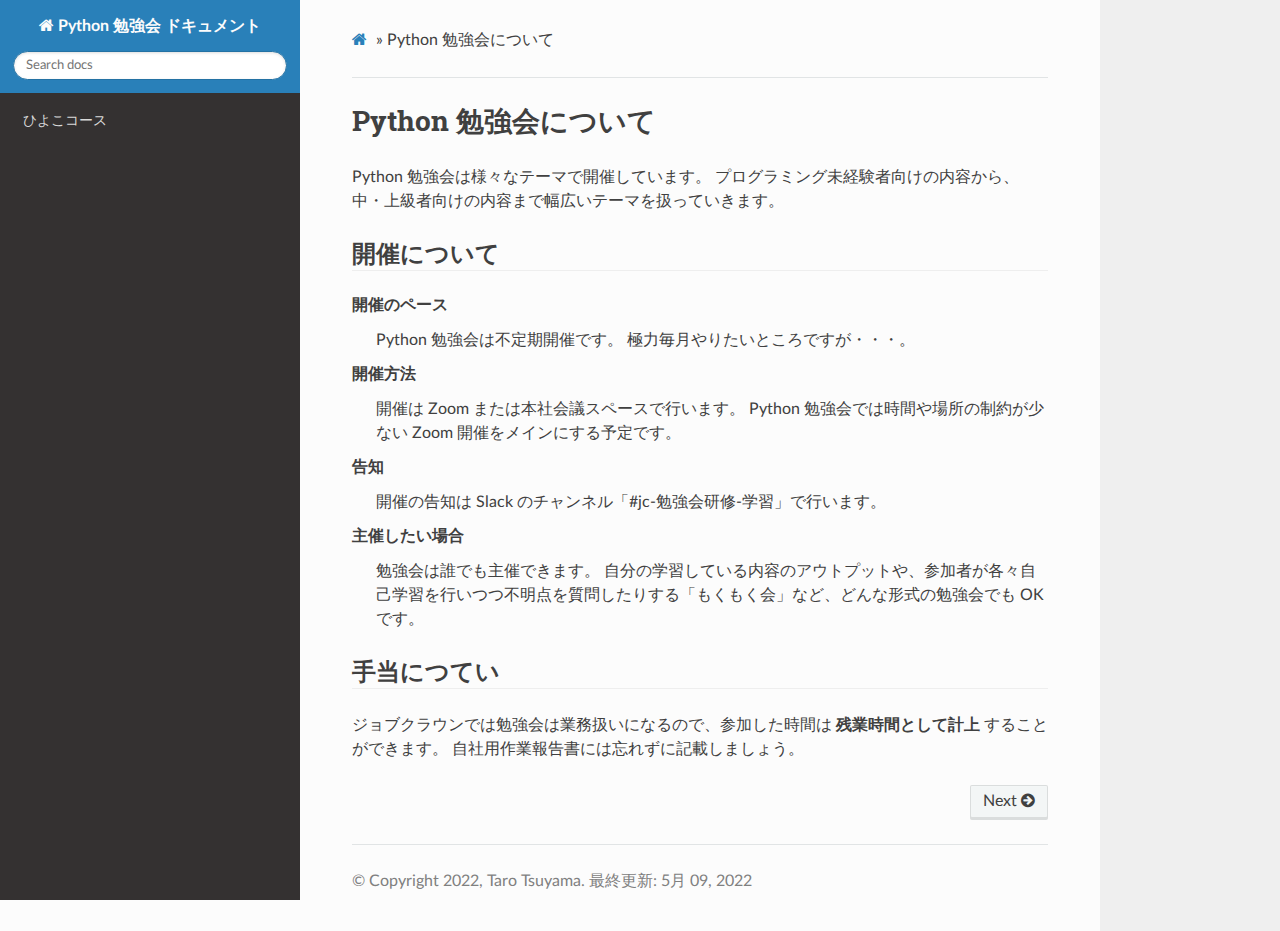
==== commit 0d57b0c7: "edit documents" ====
--- a/docs/index.html
+++ b/docs/index.html
@@ -106,7 +106,7 @@
 
   <div role="contentinfo">
     <p>&#169; Copyright 2022, Taro Tsuyama.
-      <span class="lastupdated">最終更新: 5月 05, 2022
+      <span class="lastupdated">最終更新: 5月 09, 2022
       </span></p>
   </div>
 
--- a/docs/_static/style.css
+++ b/docs/_static/style.css
@@ -1,4 +1,12 @@
 /* style for sphinx_rtd_theme theme */
+
+h2 {
+  border-bottom: 1px solid #eee;
+}
+
+h3 {
+  margin-bottom: 10px !important;
+}
 
 .rst-content .code-block-caption {
   padding: 0 !important;
@@ -7,9 +15,17 @@
 
 .rst-content img {
   display: block;
-  margin: 15px auto !important;
+  margin: 5px auto 40px auto !important;
 }
 
 .mb0 {
   margin-bottom: 0 !important;
+}
+
+.quotation {
+  border: 1px solid lightgray;
+  padding: 1rem;
+  background: white;
+  font-style: italic;
+  font-size: 0.9rem;
 }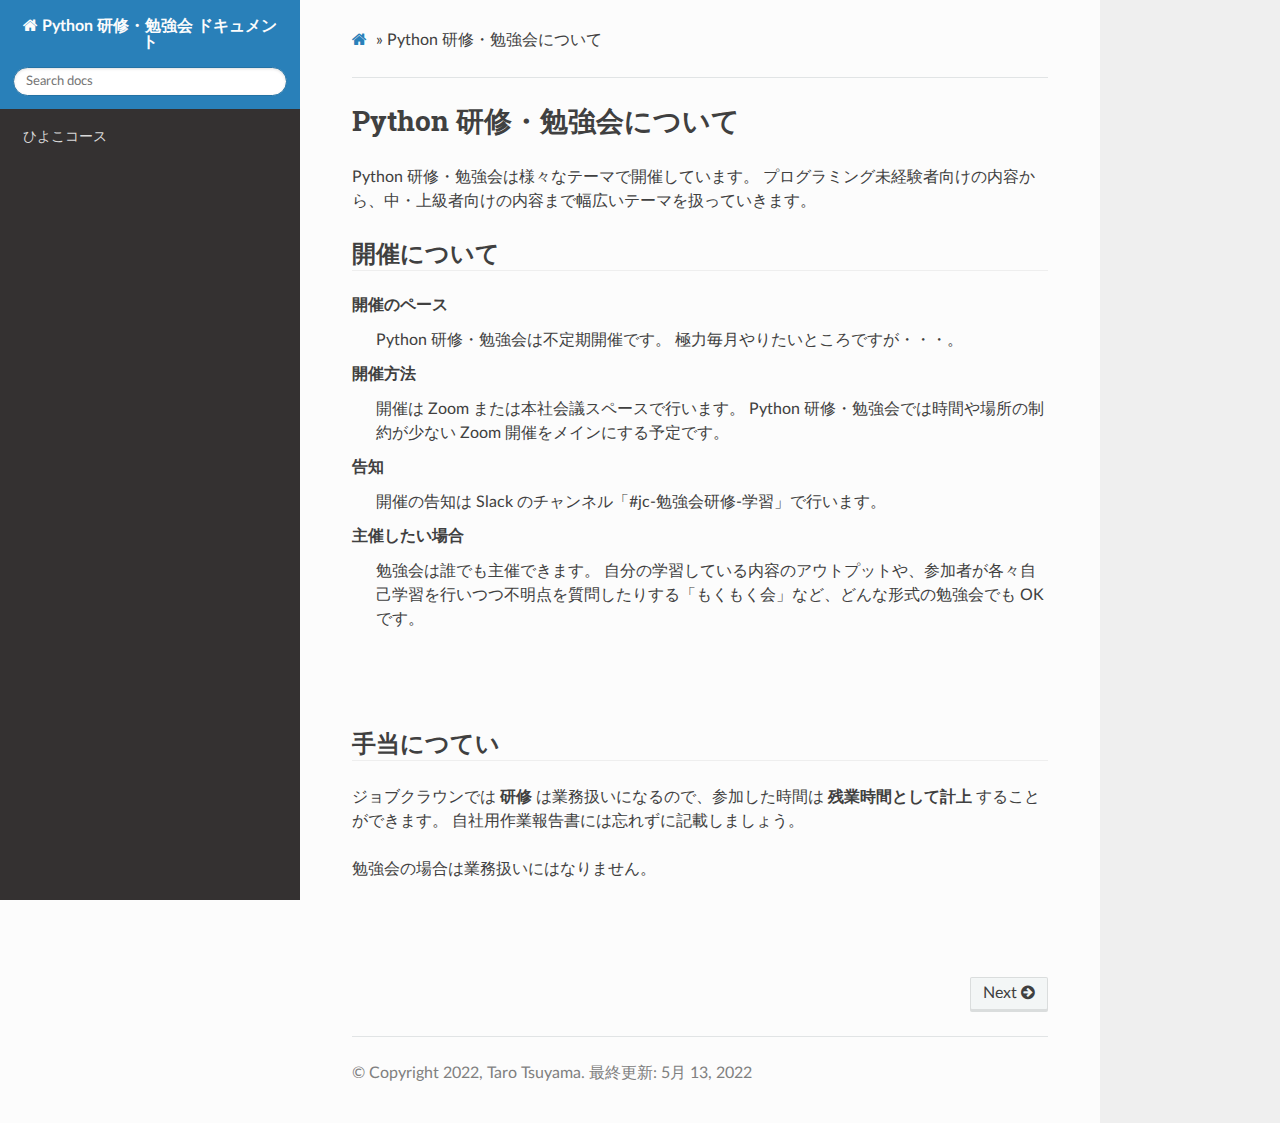
==== commit 7c28b093: "edit documents" ====
--- a/docs/index.html
+++ b/docs/index.html
@@ -4,7 +4,7 @@
   <meta charset="utf-8" /><meta name="generator" content="Docutils 0.17.1: http://docutils.sourceforge.net/" />
 
   <meta name="viewport" content="width=device-width, initial-scale=1.0" />
-  <title>Python 勉強会について &mdash; ジョブクラウン Python 勉強会 学習用資料</title>
+  <title>Python 研修・勉強会について &mdash; ジョブクラウン Python 研修・勉強会 学習用資料</title>
       <link rel="stylesheet" href="_static/pygments.css" type="text/css" />
       <link rel="stylesheet" href="_static/css/theme.css" type="text/css" />
       <link rel="stylesheet" href="_static/style.css" type="text/css" />
@@ -18,6 +18,7 @@
         <script src="_static/doctools.js"></script>
         <script src="_static/translations.js"></script>
         <script src="_static/link_control.js"></script>
+        <script src="_static/sidebar_util.js"></script>
     <script src="_static/js/theme.js"></script>
     <link rel="index" title="索引" href="genindex.html" />
     <link rel="search" title="検索" href="search.html" />
@@ -29,7 +30,7 @@
     <nav data-toggle="wy-nav-shift" class="wy-nav-side">
       <div class="wy-side-scroll">
         <div class="wy-side-nav-search" >
-            <a href="#" class="icon icon-home"> Python 勉強会 ドキュメント
+            <a href="#" class="icon icon-home"> Python 研修・勉強会 ドキュメント
           </a>
 <div role="search">
   <form id="rtd-search-form" class="wy-form" action="search.html" method="get">
@@ -49,7 +50,7 @@
 
     <section data-toggle="wy-nav-shift" class="wy-nav-content-wrap"><nav class="wy-nav-top" aria-label="Mobile navigation menu" >
           <i data-toggle="wy-nav-top" class="fa fa-bars"></i>
-          <a href="#">Python 勉強会 ドキュメント</a>
+          <a href="#">Python 研修・勉強会 ドキュメント</a>
       </nav>
 
       <div class="wy-nav-content">
@@ -57,7 +58,7 @@
           <div role="navigation" aria-label="Page navigation">
   <ul class="wy-breadcrumbs">
       <li><a href="#" class="icon icon-home"></a> &raquo;</li>
-      <li>Python 勉強会について</li>
+      <li>Python 研修・勉強会について</li>
       <li class="wy-breadcrumbs-aside">
       </li>
   </ul>
@@ -67,17 +68,17 @@
            <div itemprop="articleBody">
              
   <section id="python">
-<h1>Python 勉強会について<a class="headerlink" href="#python" title="このヘッドラインへのパーマリンク"></a></h1>
-<p>Python 勉強会は様々なテーマで開催しています。
+<h1>Python 研修・勉強会について<a class="headerlink" href="#python" title="このヘッドラインへのパーマリンク"></a></h1>
+<p>Python 研修・勉強会は様々なテーマで開催しています。
 プログラミング未経験者向けの内容から、中・上級者向けの内容まで幅広いテーマを扱っていきます。</p>
 <section id="id1">
 <h2>開催について<a class="headerlink" href="#id1" title="このヘッドラインへのパーマリンク"></a></h2>
 <dl class="simple">
-<dt>開催のペース</dt><dd><p>Python 勉強会は不定期開催です。
+<dt>開催のペース</dt><dd><p>Python 研修・勉強会は不定期開催です。
 極力毎月やりたいところですが・・・。</p>
 </dd>
 <dt>開催方法</dt><dd><p>開催は Zoom または本社会議スペースで行います。
-Python 勉強会では時間や場所の制約が少ない Zoom 開催をメインにする予定です。</p>
+Python 研修・勉強会では時間や場所の制約が少ない Zoom 開催をメインにする予定です。</p>
 </dd>
 <dt>告知</dt><dd><p>開催の告知は Slack のチャンネル「#jc-勉強会研修-学習」で行います。</p>
 </dd>
@@ -88,8 +89,9 @@
 </section>
 <section id="id2">
 <h2>手当につてい<a class="headerlink" href="#id2" title="このヘッドラインへのパーマリンク"></a></h2>
-<p>ジョブクラウンでは勉強会は業務扱いになるので、参加した時間は <strong>残業時間として計上</strong> することができます。
+<p>ジョブクラウンでは <strong>研修</strong> は業務扱いになるので、参加した時間は <strong>残業時間として計上</strong> することができます。
 自社用作業報告書には忘れずに記載しましょう。</p>
+<p>勉強会の場合は業務扱いにはなりません。</p>
 <div class="toctree-wrapper compound">
 </div>
 </section>
@@ -106,7 +108,7 @@
 
   <div role="contentinfo">
     <p>&#169; Copyright 2022, Taro Tsuyama.
-      <span class="lastupdated">最終更新: 5月 09, 2022
+      <span class="lastupdated">最終更新: 5月 13, 2022
       </span></p>
   </div>
 
--- a/docs/_static/style.css
+++ b/docs/_static/style.css
@@ -6,6 +6,21 @@
 
 h3 {
   margin-bottom: 10px !important;
+}
+
+.document section>section {
+  margin-bottom: 6rem;
+}
+.document section>section>section {
+  margin-bottom: 3rem;
+}
+
+.toctree-l3.current>a, .toctree-l4.current>a {
+  background: #bbb !important;
+}
+
+.toctree-l4>a {
+  background: #ddd !important;
 }
 
 .rst-content .code-block-caption {
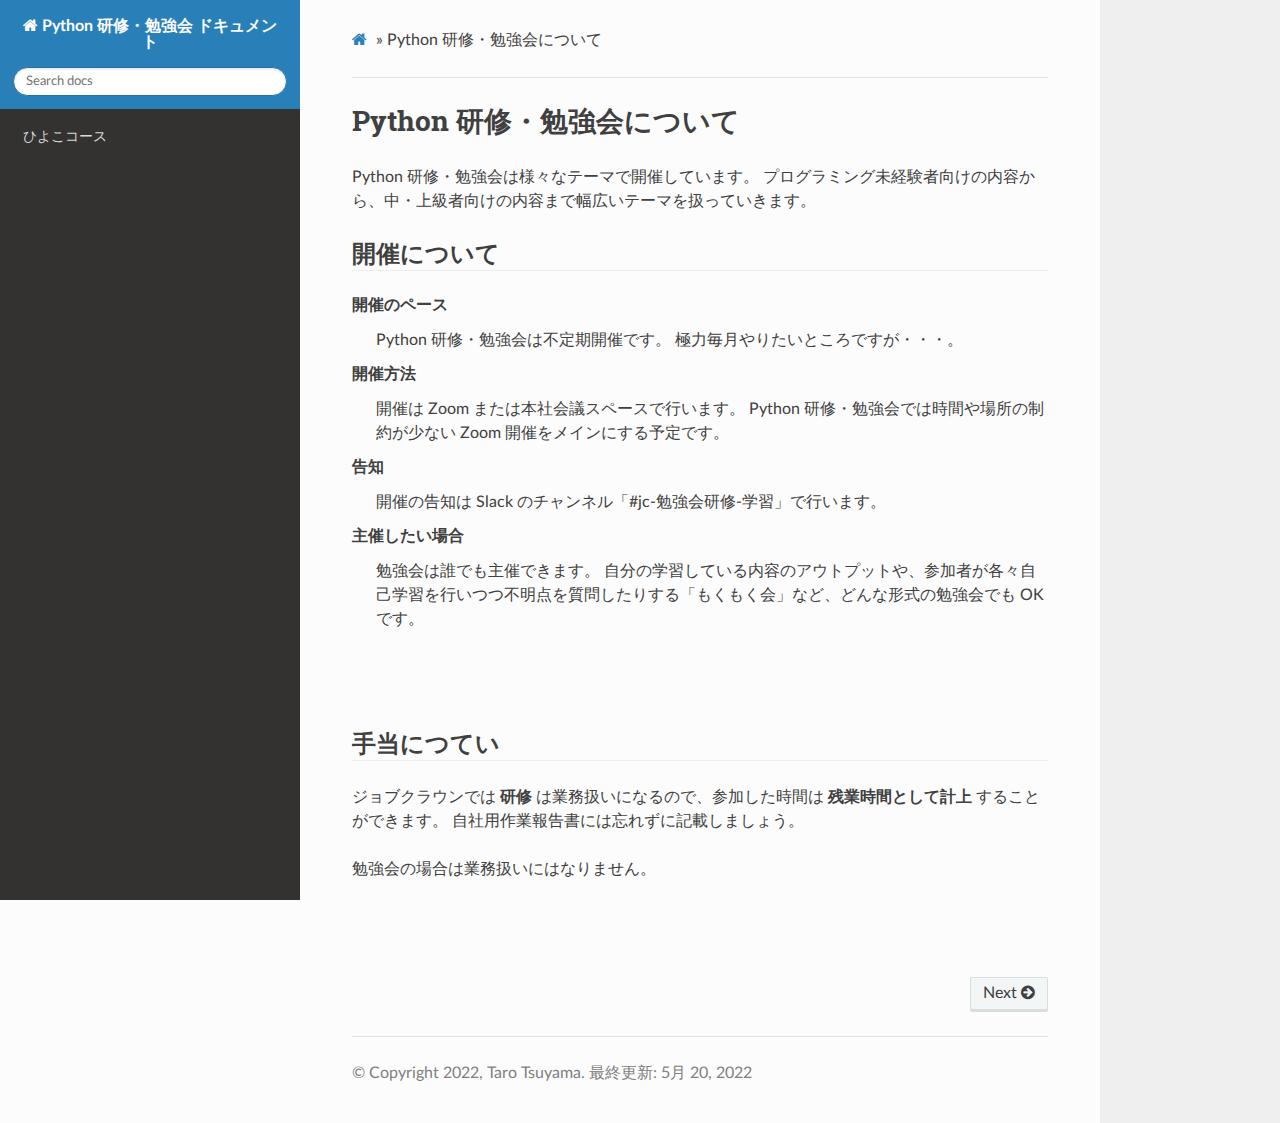
==== commit 3f0de4db: "edit iterable.rst" ====
--- a/docs/index.html
+++ b/docs/index.html
@@ -108,7 +108,7 @@
 
   <div role="contentinfo">
     <p>&#169; Copyright 2022, Taro Tsuyama.
-      <span class="lastupdated">最終更新: 5月 13, 2022
+      <span class="lastupdated">最終更新: 5月 20, 2022
       </span></p>
   </div>
 
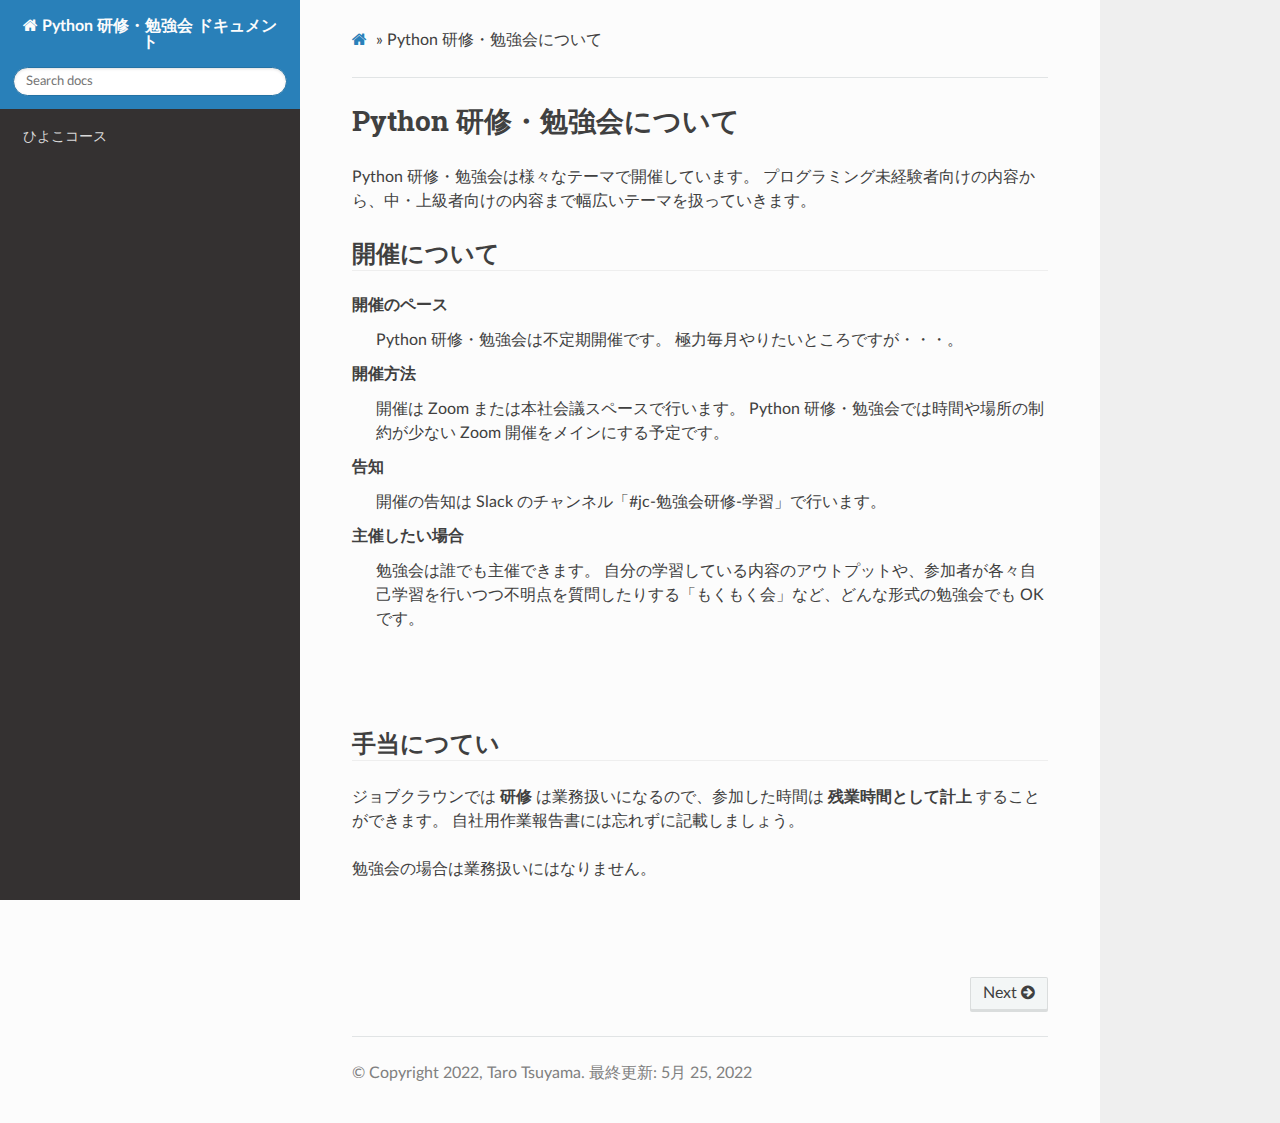
==== commit 2f9f6713: "edit function.rst" ====
--- a/docs/index.html
+++ b/docs/index.html
@@ -108,7 +108,7 @@
 
   <div role="contentinfo">
     <p>&#169; Copyright 2022, Taro Tsuyama.
-      <span class="lastupdated">最終更新: 5月 20, 2022
+      <span class="lastupdated">最終更新: 5月 25, 2022
       </span></p>
   </div>
 
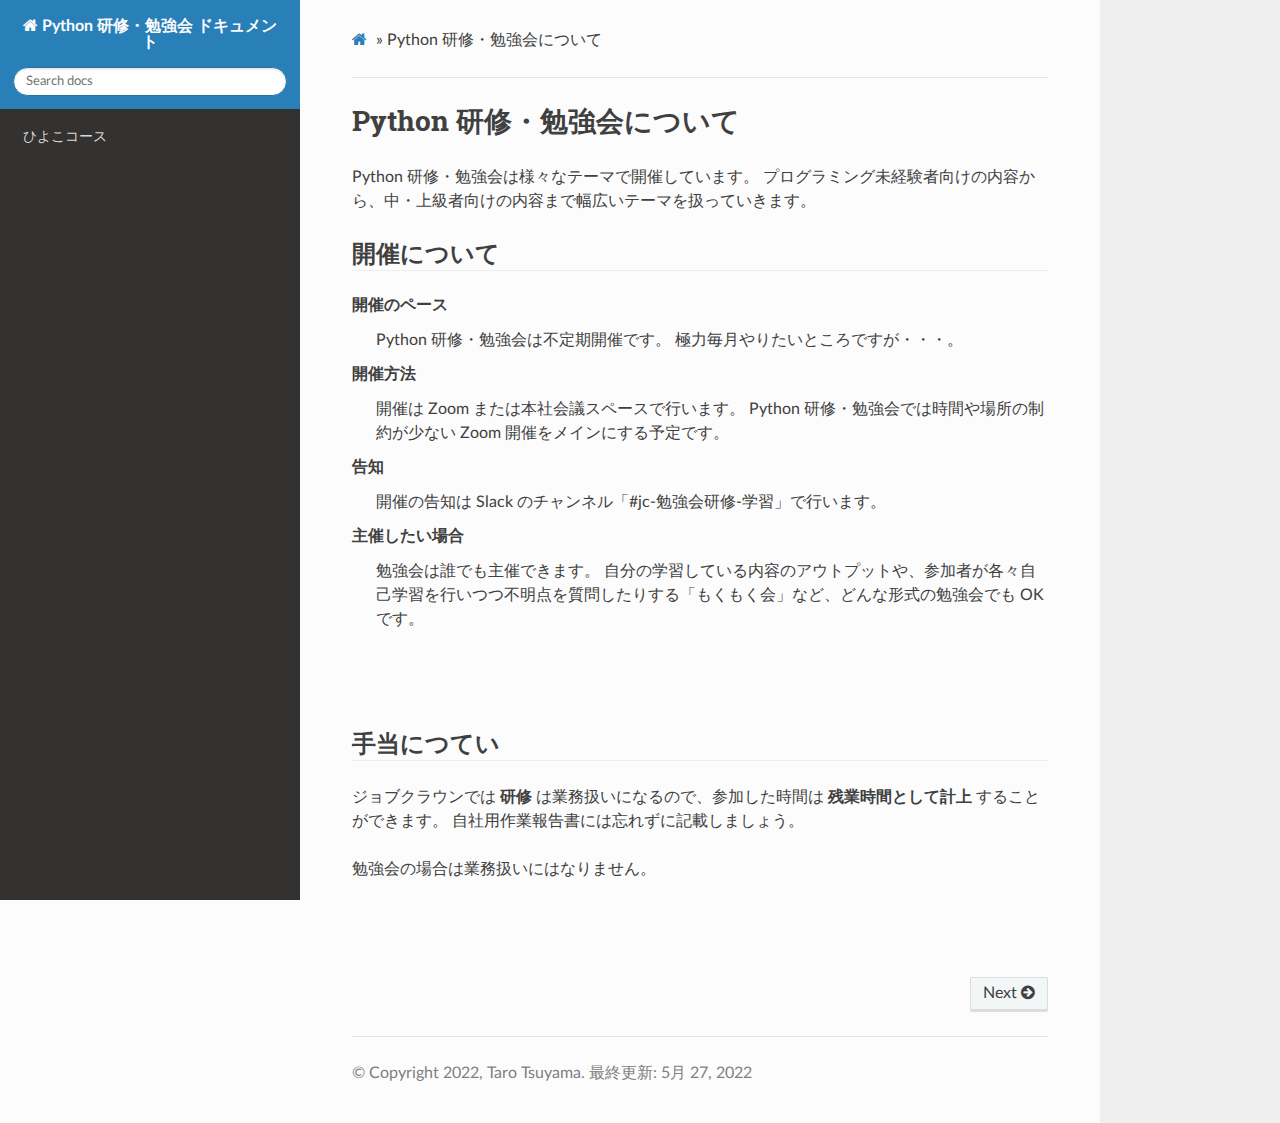
==== commit c96fc79b: "edit function.rst" ====
--- a/docs/index.html
+++ b/docs/index.html
@@ -108,7 +108,7 @@
 
   <div role="contentinfo">
     <p>&#169; Copyright 2022, Taro Tsuyama.
-      <span class="lastupdated">最終更新: 5月 25, 2022
+      <span class="lastupdated">最終更新: 5月 27, 2022
       </span></p>
   </div>
 
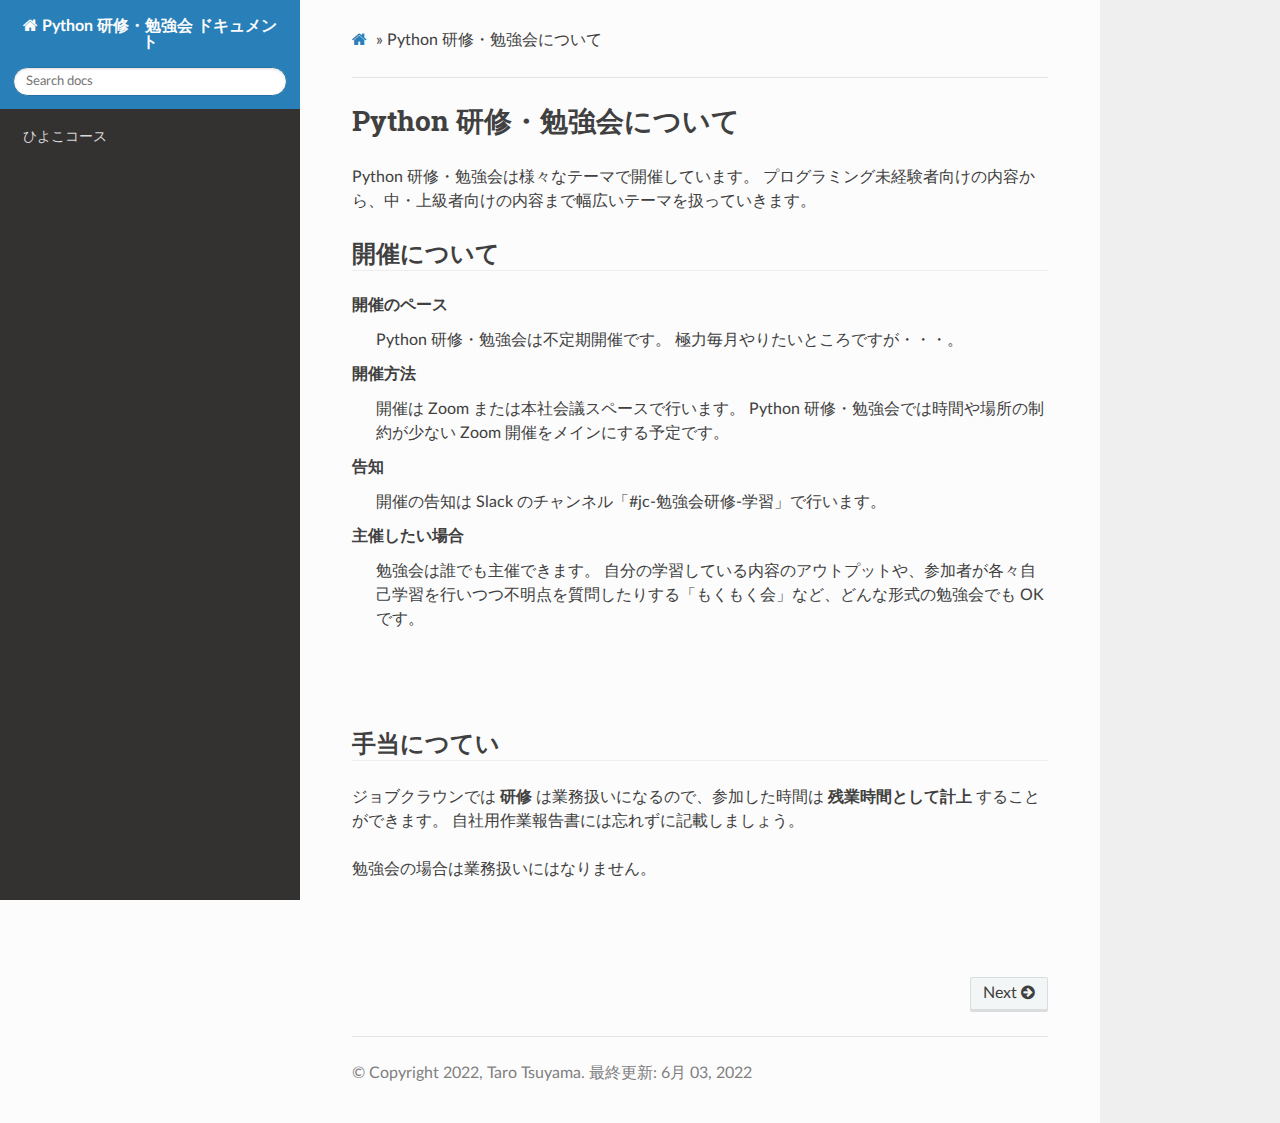
==== commit ef2f98ce: "edit class.rst" ====
--- a/docs/index.html
+++ b/docs/index.html
@@ -108,7 +108,7 @@
 
   <div role="contentinfo">
     <p>&#169; Copyright 2022, Taro Tsuyama.
-      <span class="lastupdated">最終更新: 5月 27, 2022
+      <span class="lastupdated">最終更新: 6月 03, 2022
       </span></p>
   </div>
 
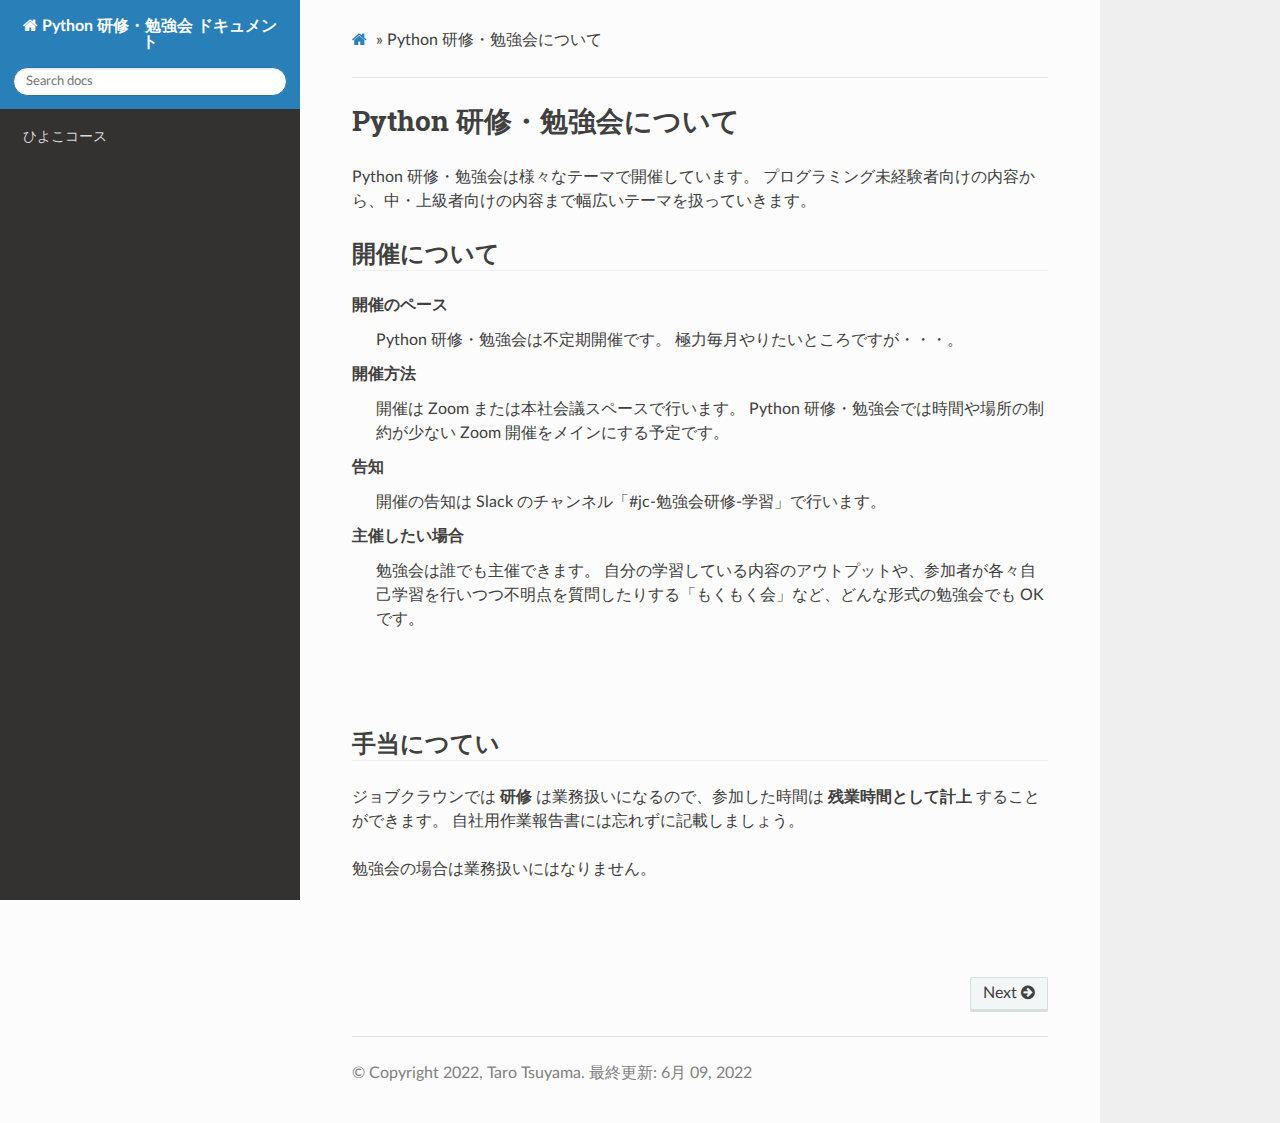
==== commit c605f57d: "edit python_exam.rst" ====
--- a/docs/index.html
+++ b/docs/index.html
@@ -108,7 +108,7 @@
 
   <div role="contentinfo">
     <p>&#169; Copyright 2022, Taro Tsuyama.
-      <span class="lastupdated">最終更新: 6月 03, 2022
+      <span class="lastupdated">最終更新: 6月 09, 2022
       </span></p>
   </div>
 
